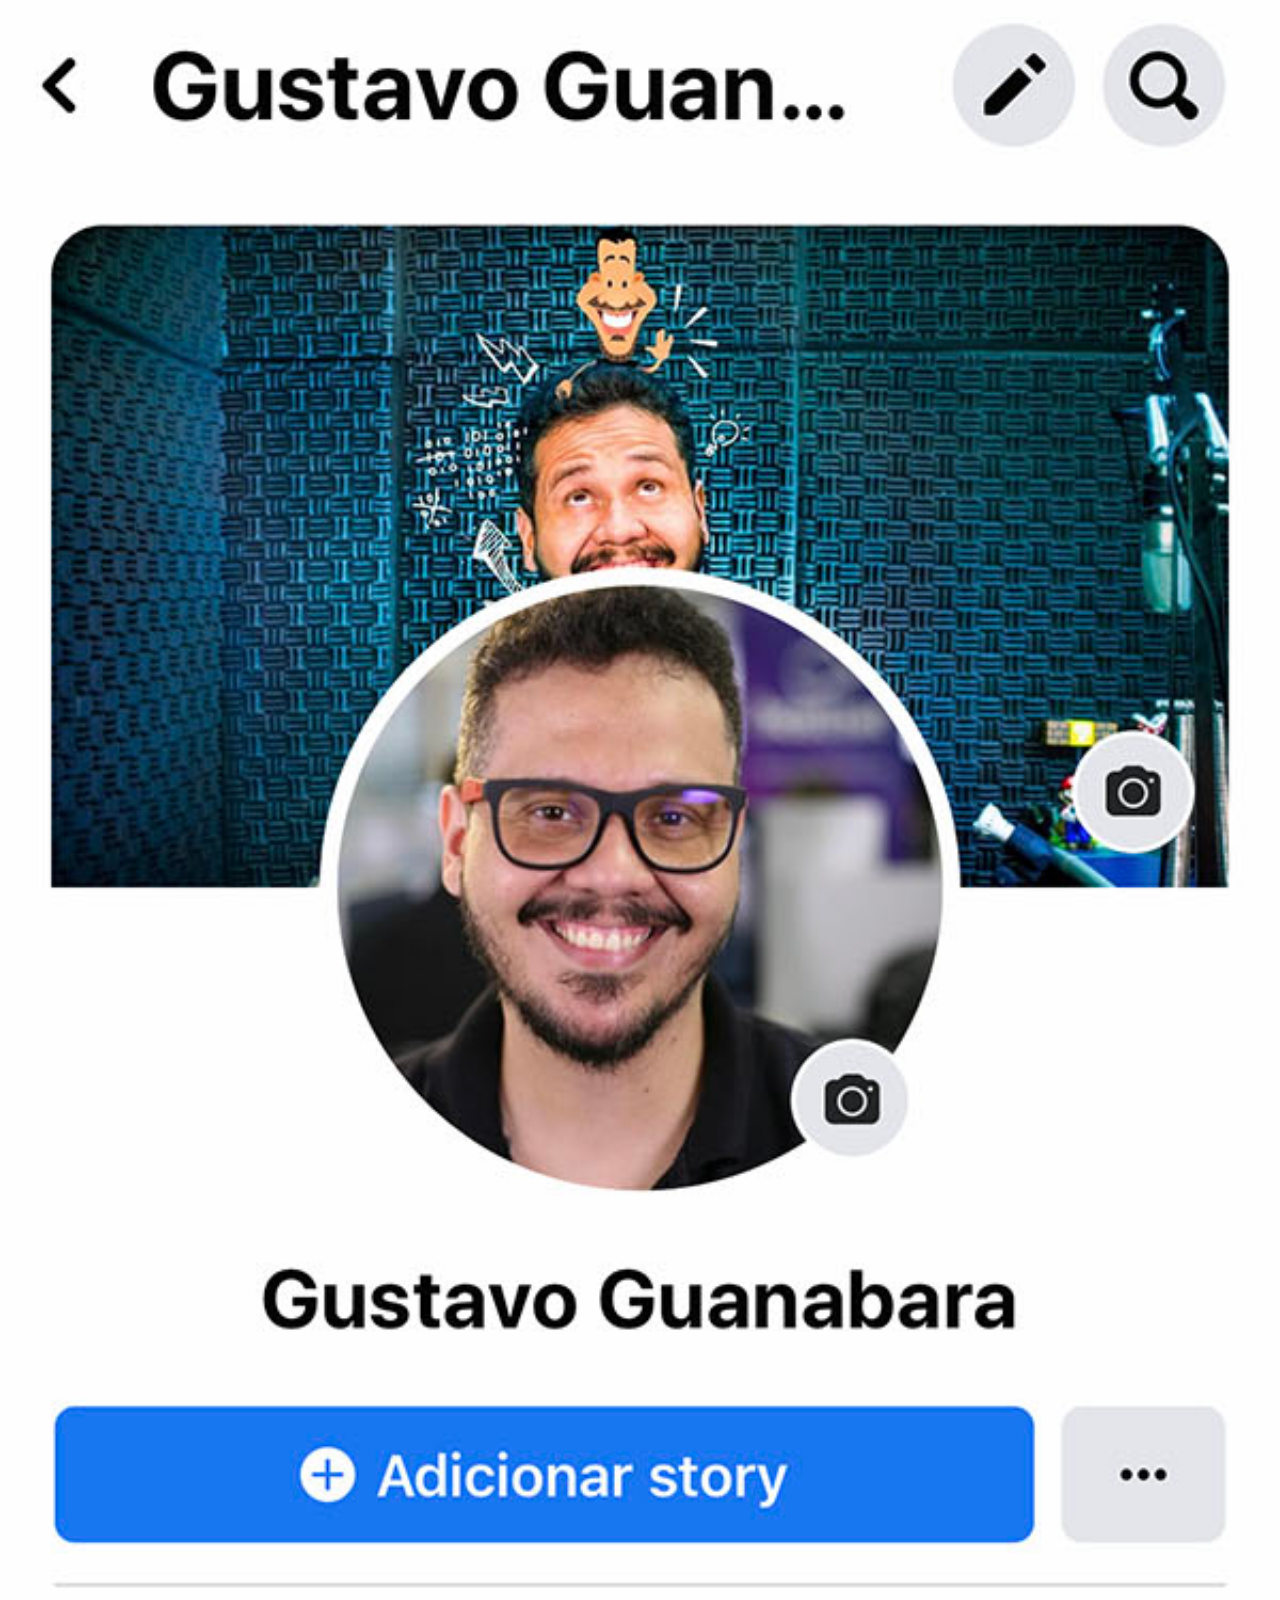
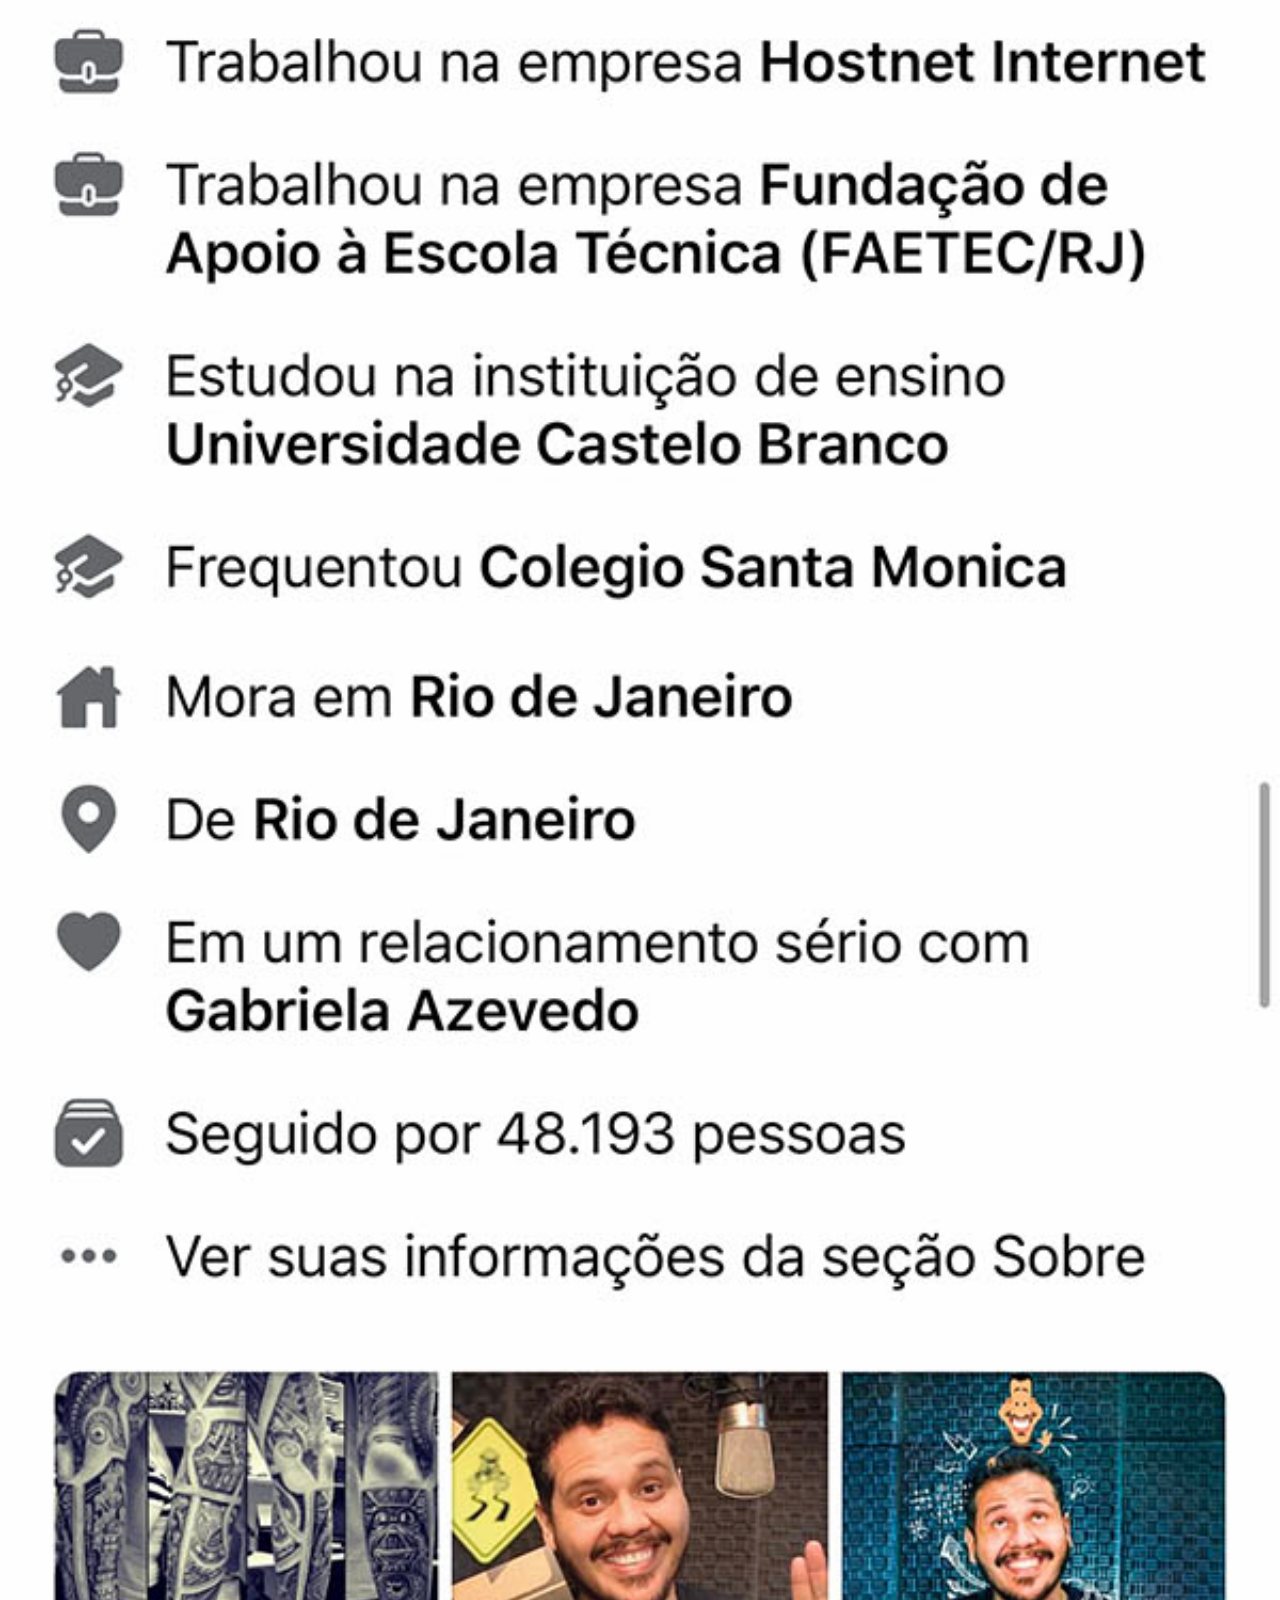
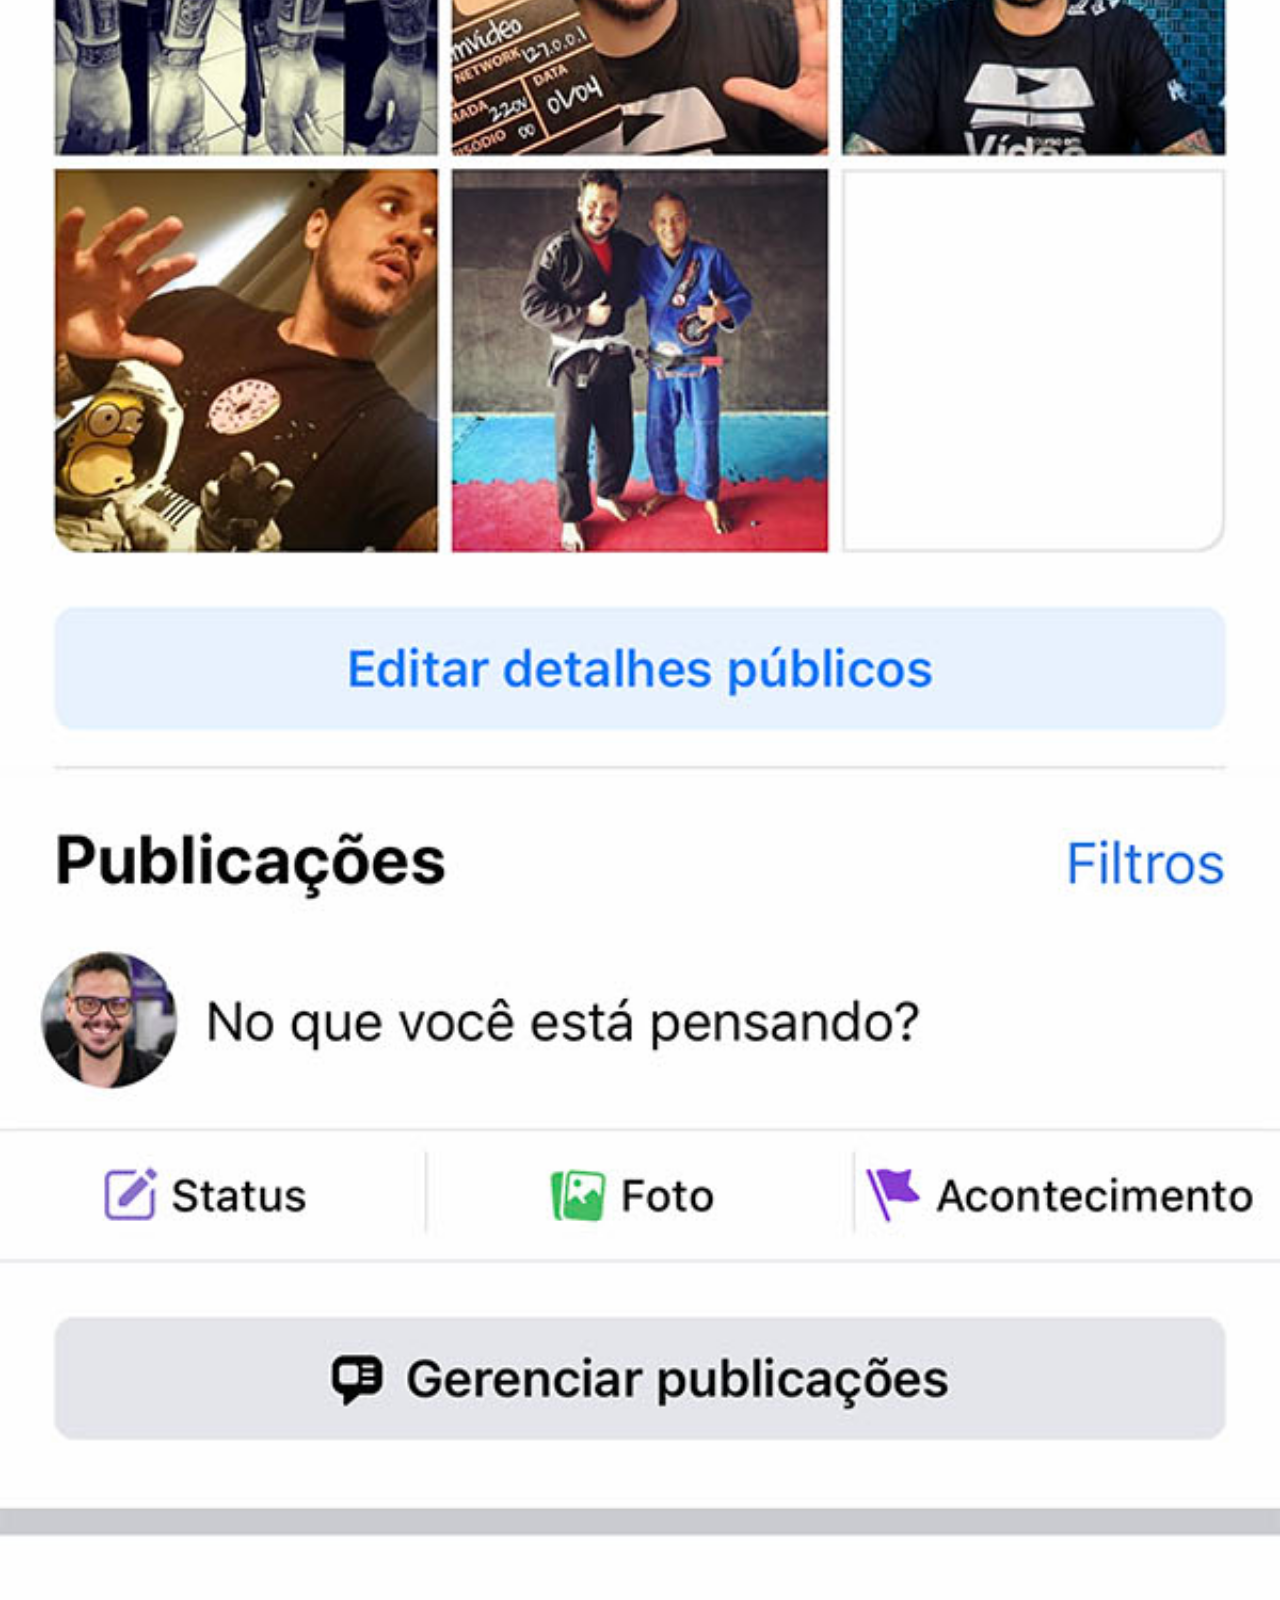
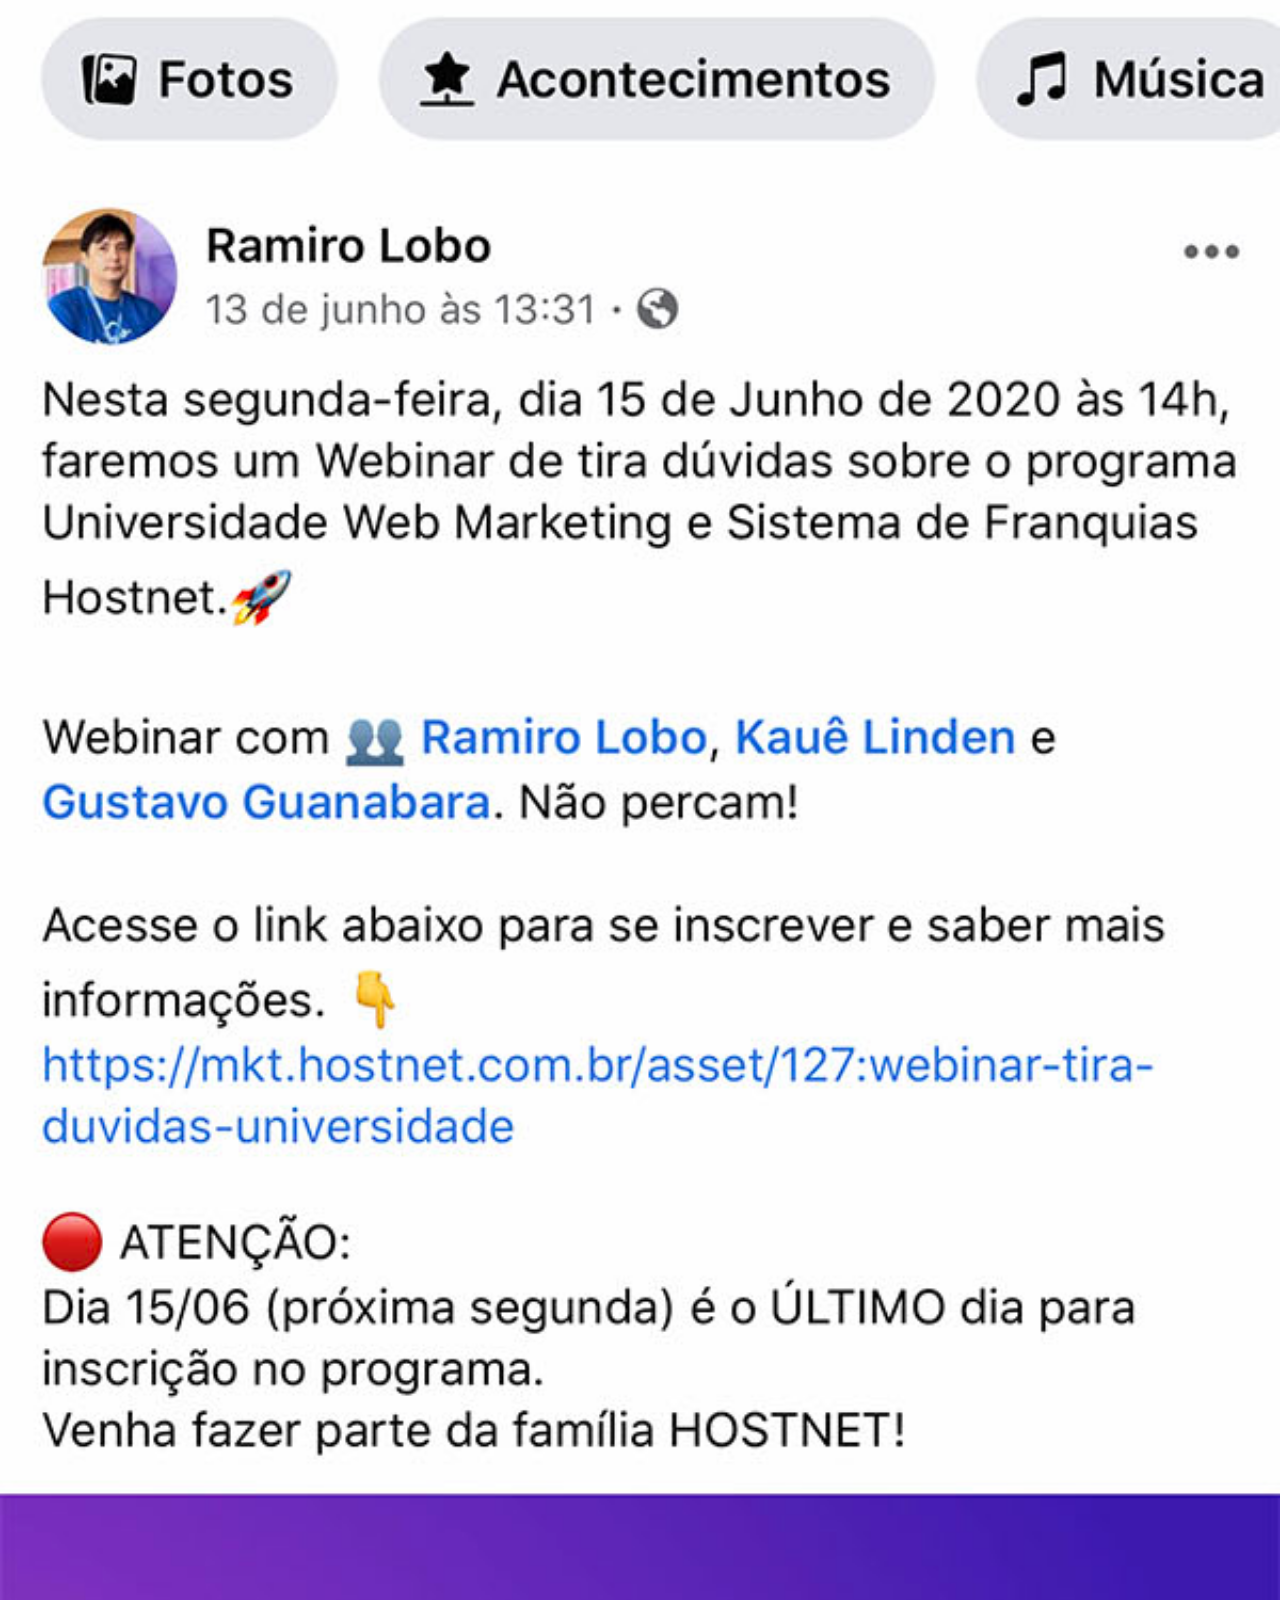
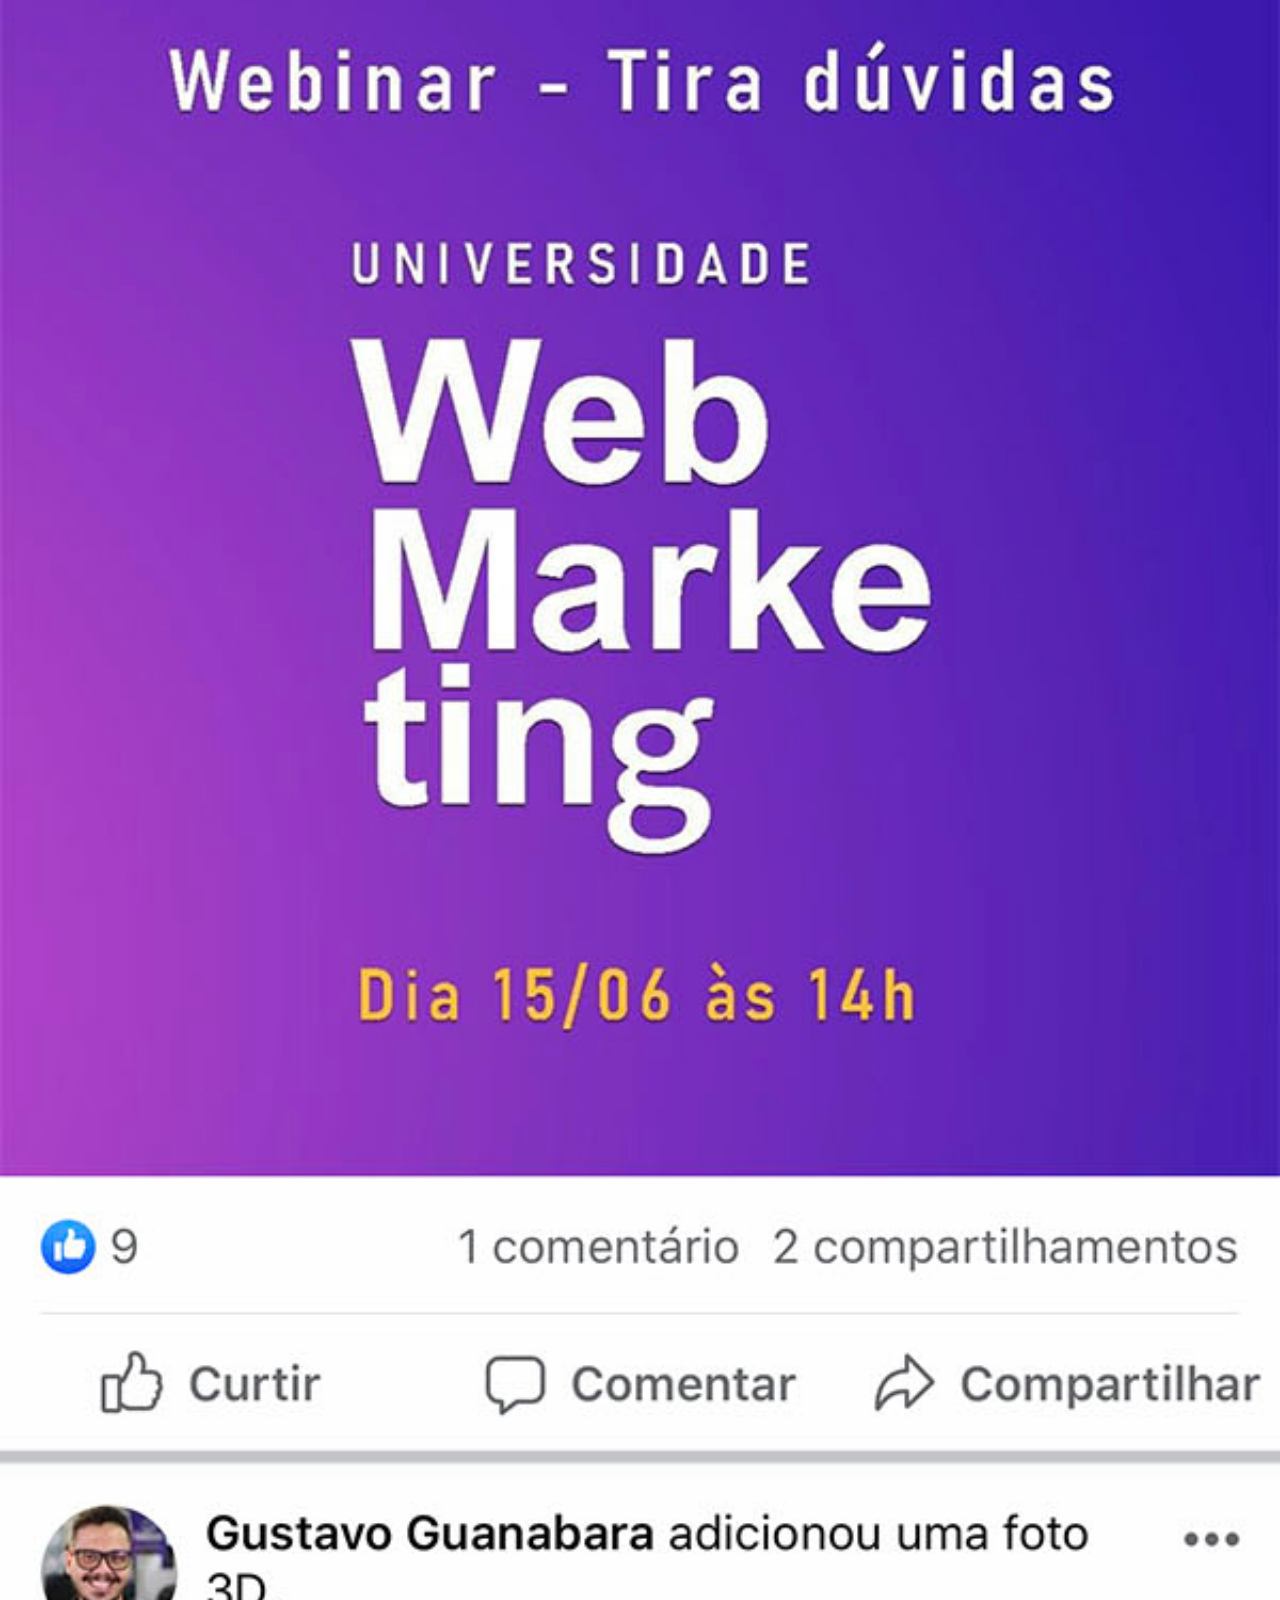
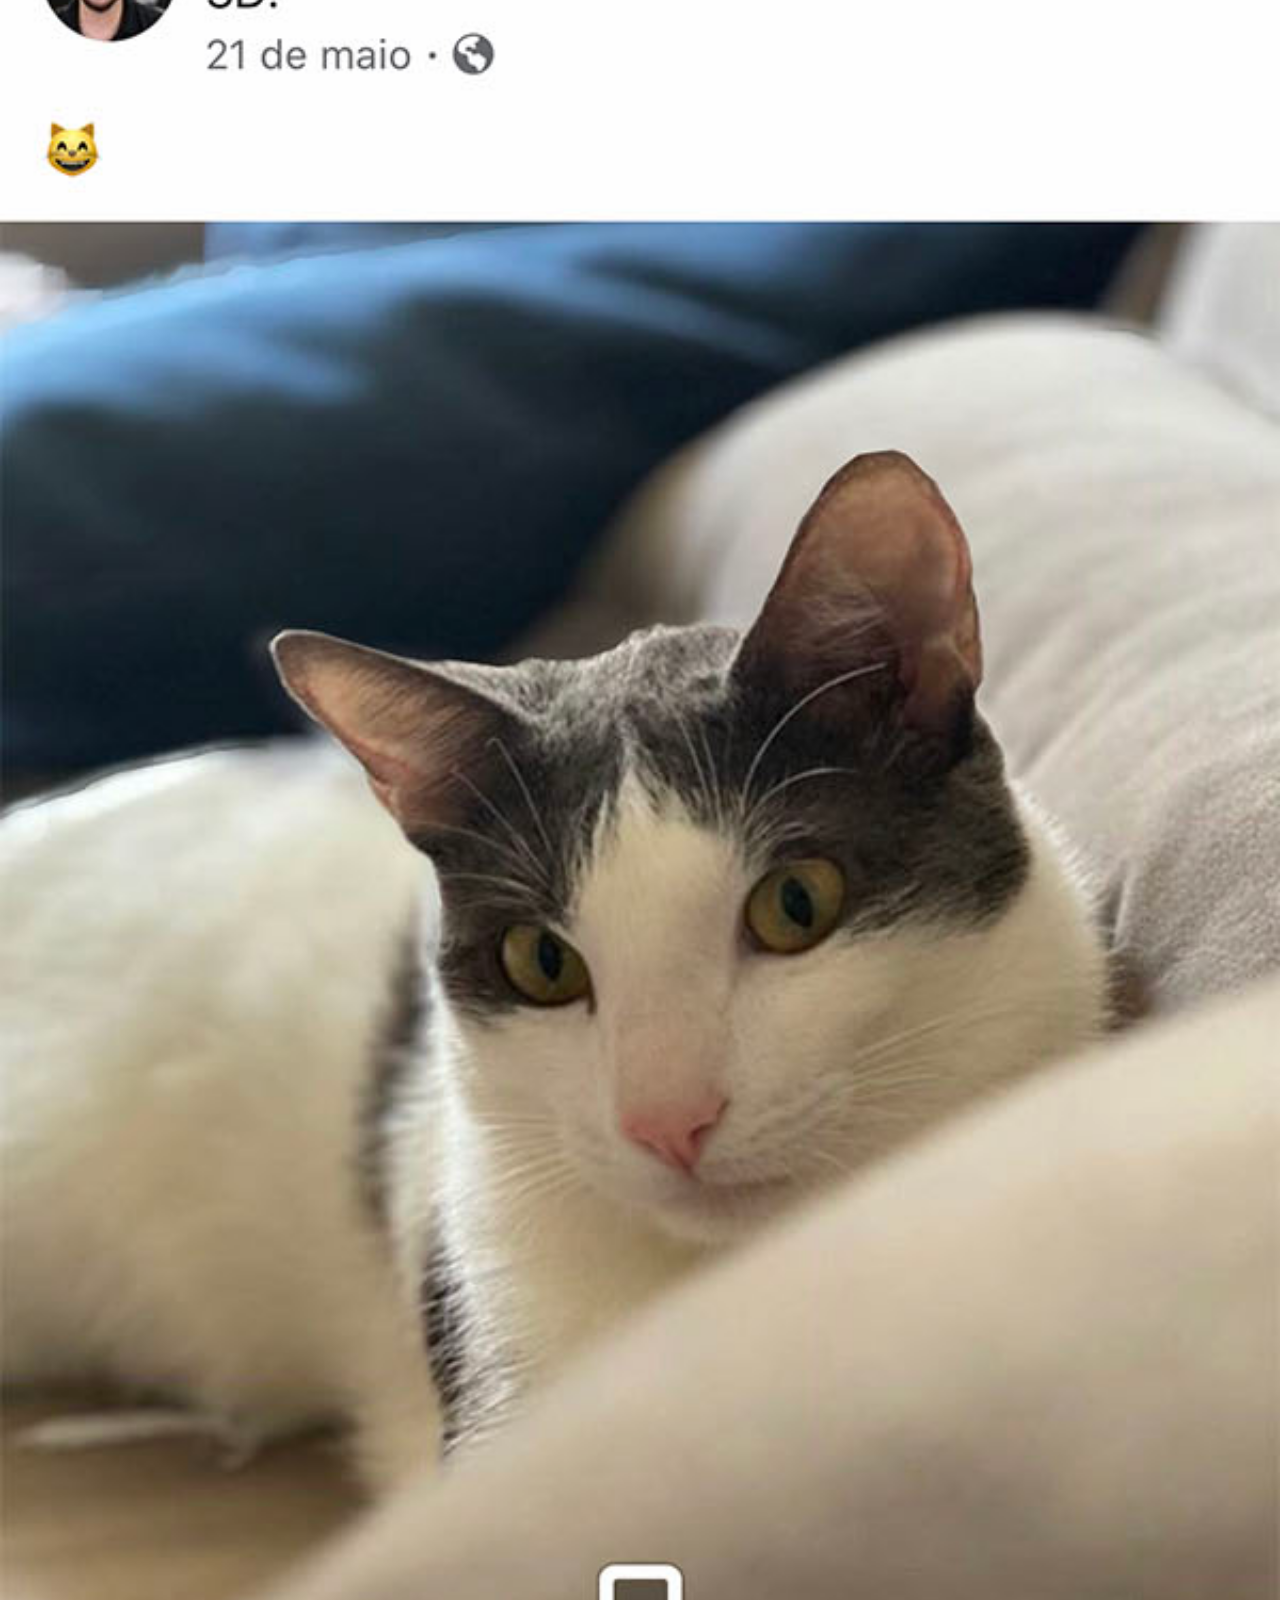
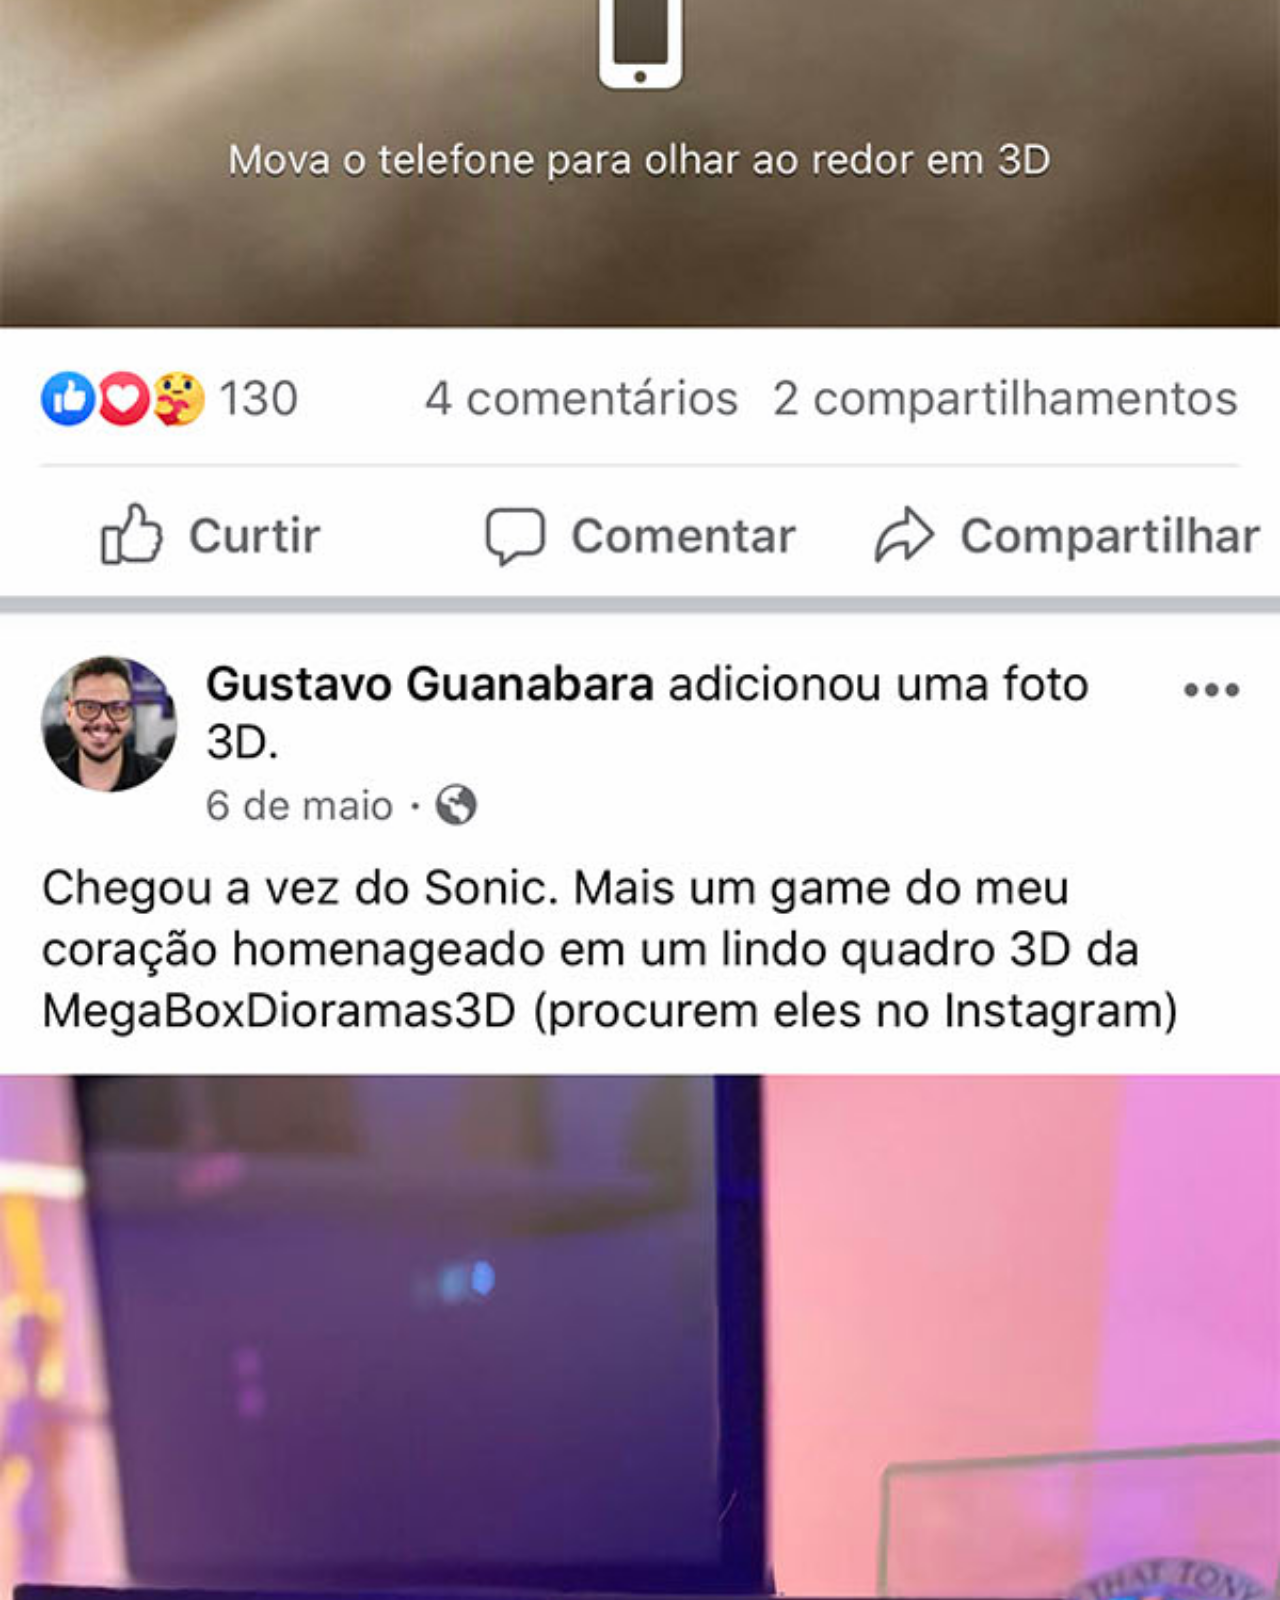
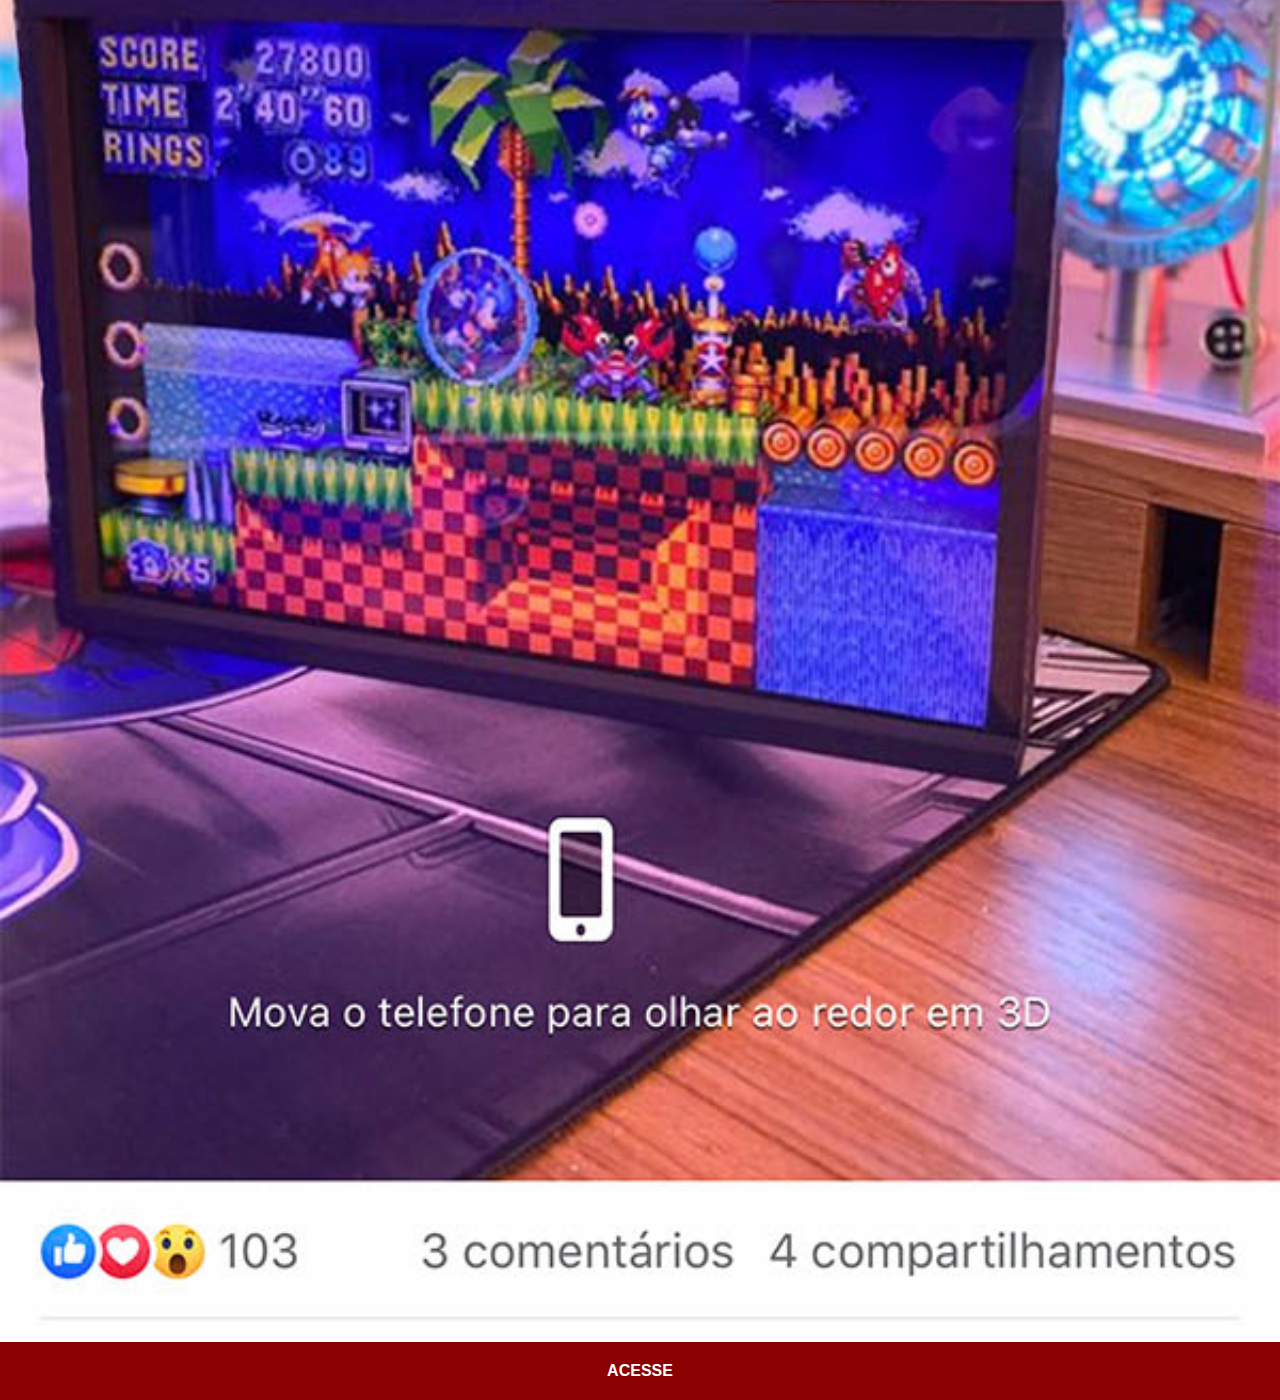
==== facebook.html @ bad0b108 "criei as redes sociais" ====
<!DOCTYPE html>
<html lang="pt-br">
<head>
  <meta charset="UTF-8">
  <meta http-equiv="X-UA-Compatible" content="IE=edge">
  <meta name="viewport" content="width=device-width, initial-scale=1.0">
  <title>facebook</title>
  <link rel="stylesheet" href="estilos/social.css">
</head>
<body>
  <img src="imagens/tela-facebook.jpg" alt="twitter">
  <a href="https://www.facebook.com/" target="_blank">ACESSE</a>
</body>
</html>
---- estilos/social.css ----
*{margin: 0px;
      padding: 0px;
      font-family: Arial, Helvetica, sans-serif;

    }
    ::-webkit-scrollbar{
      width: 0px;
      height: 0px;
    }
    img{
      width: 100vw;

    }
    a{
      display: block;
      background-color: darkred;
      color: white;
      padding: 20px;
      text-align: center;
      font-weight: bolder;
      text-decoration: none;
    }
    a:hover{
      background-color: red;
    }
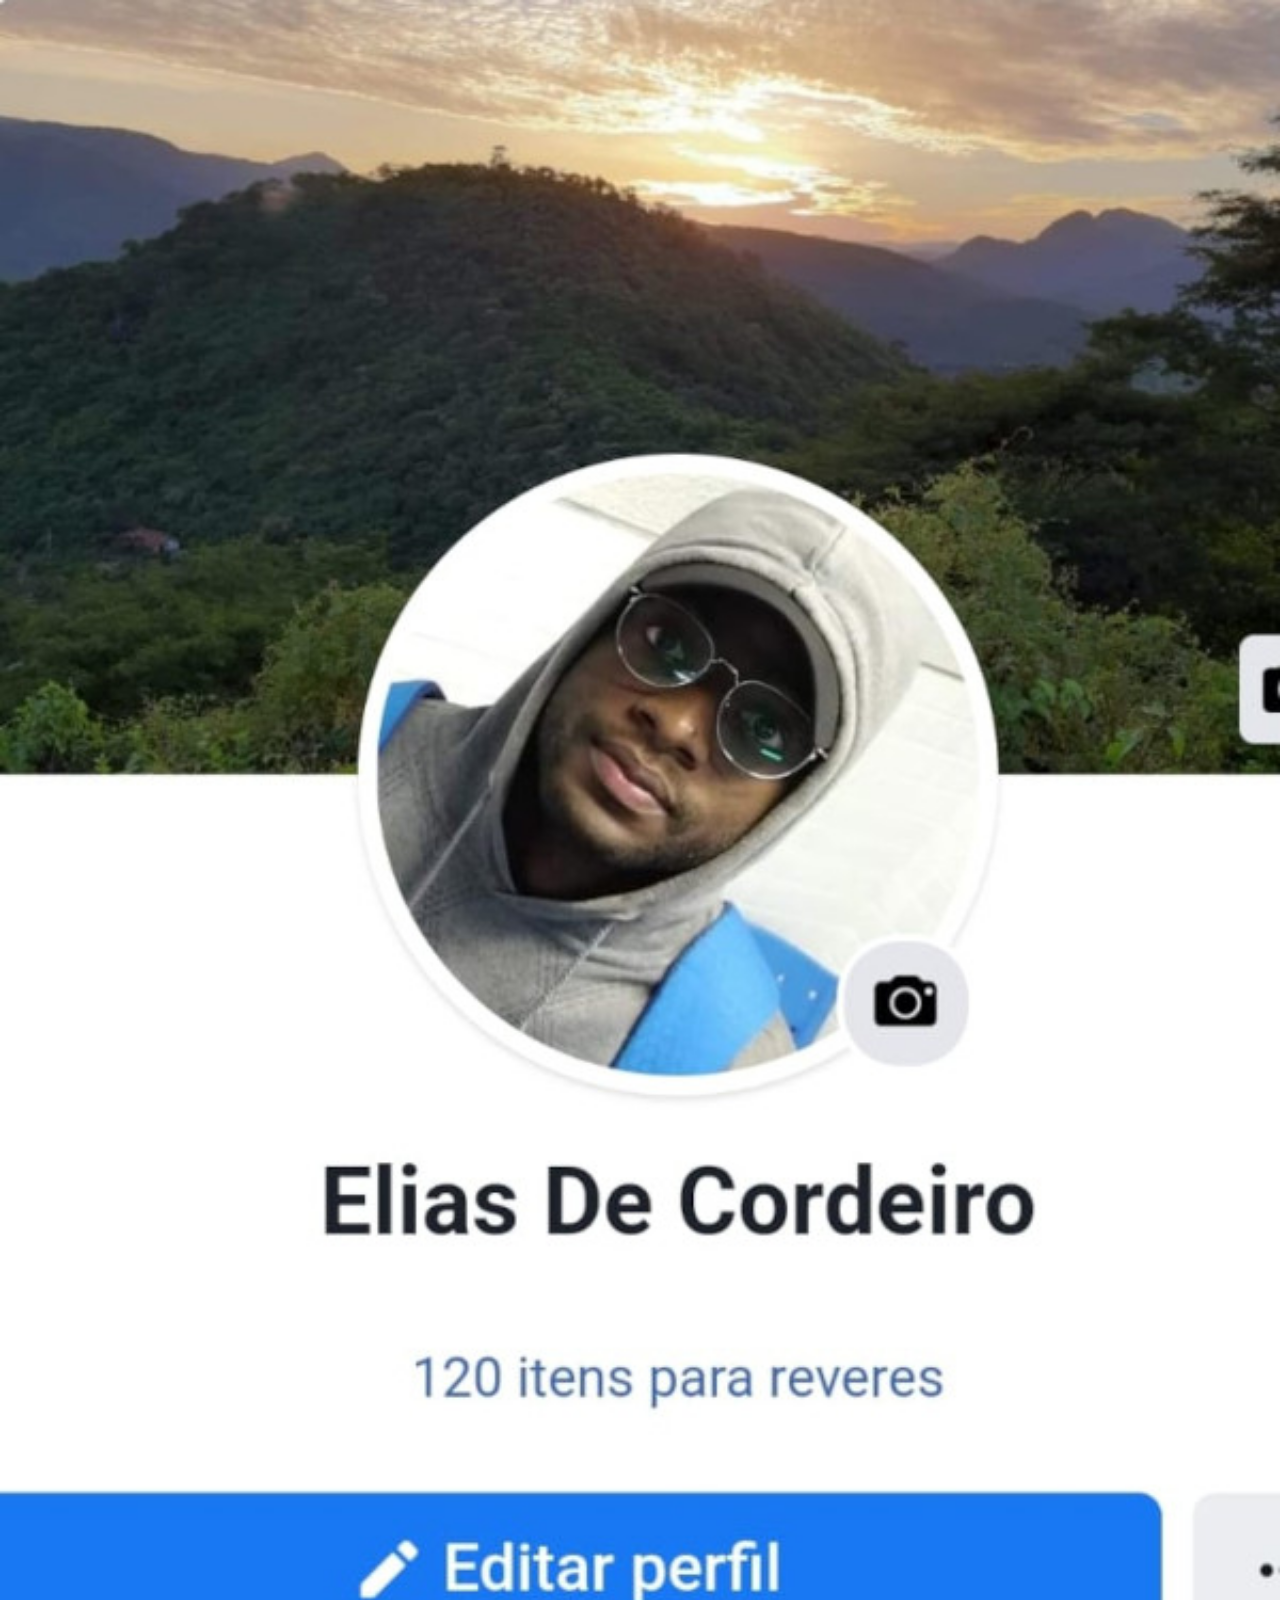
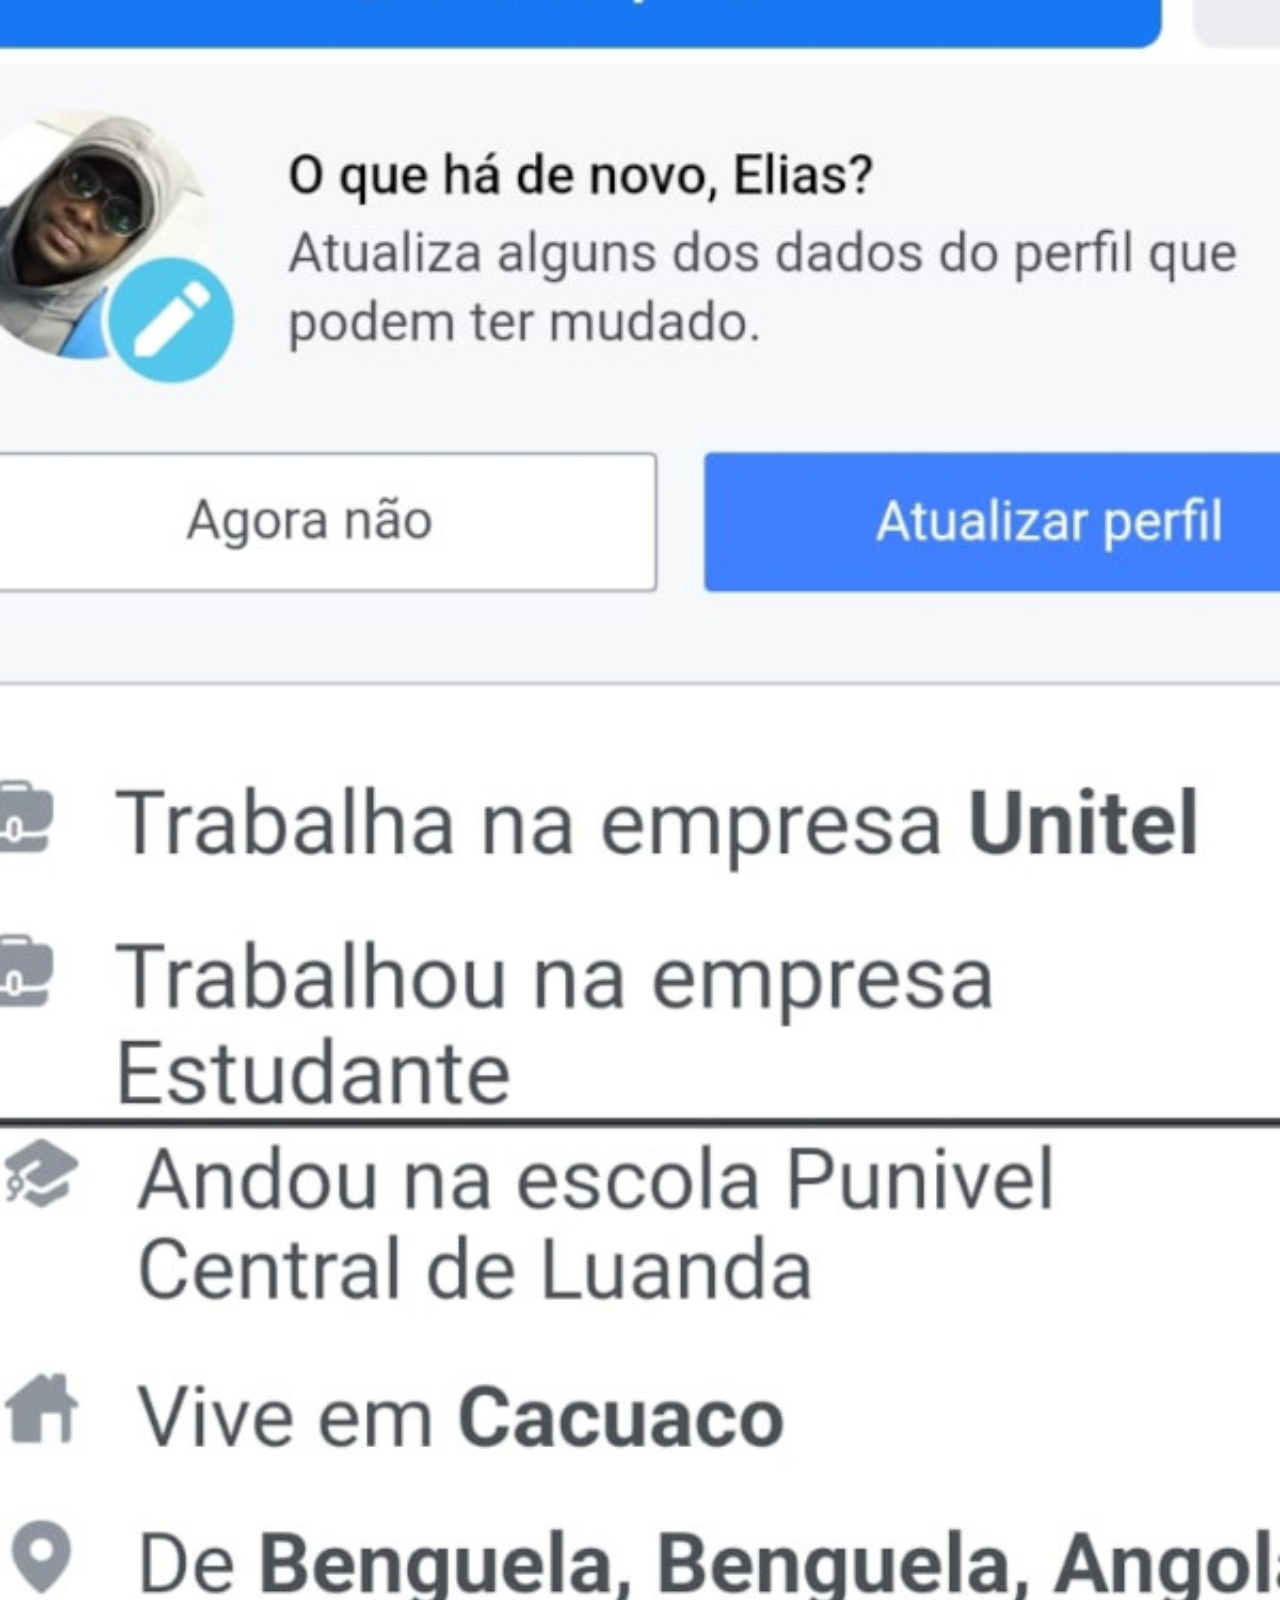
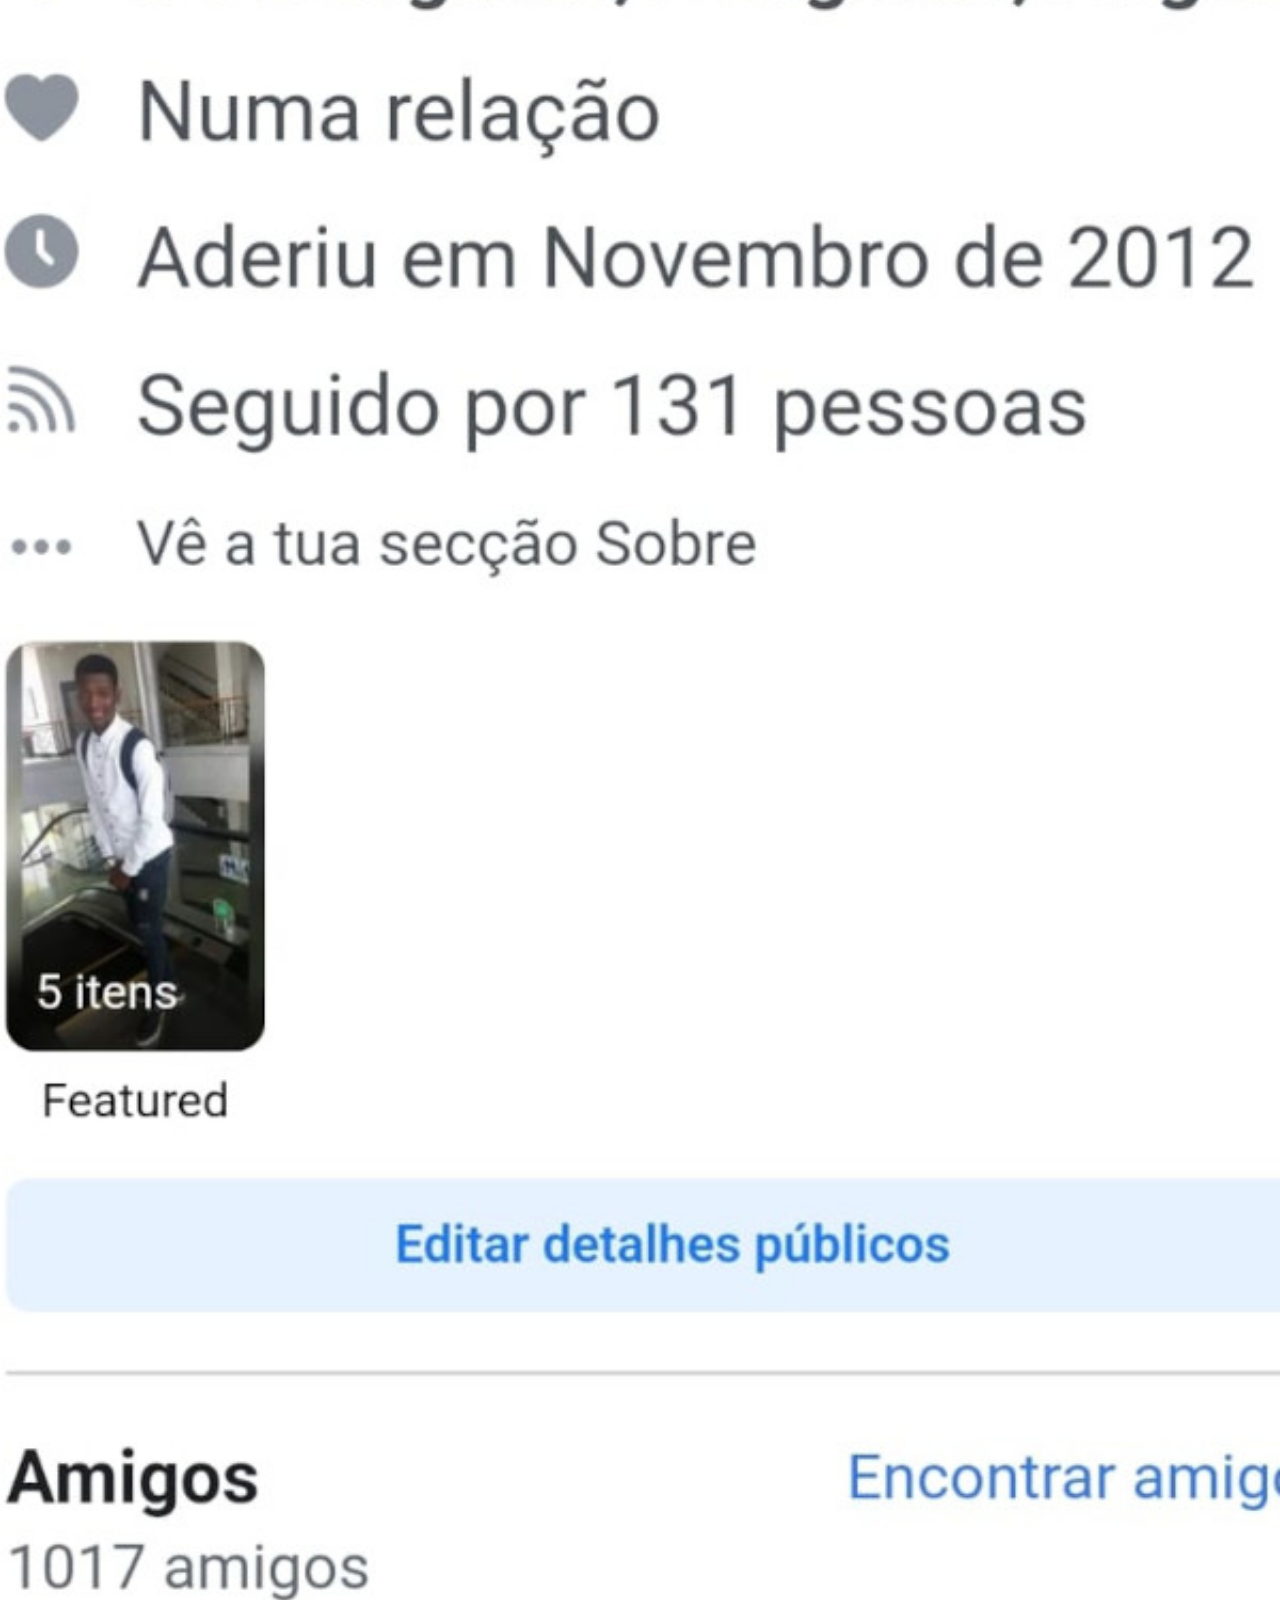
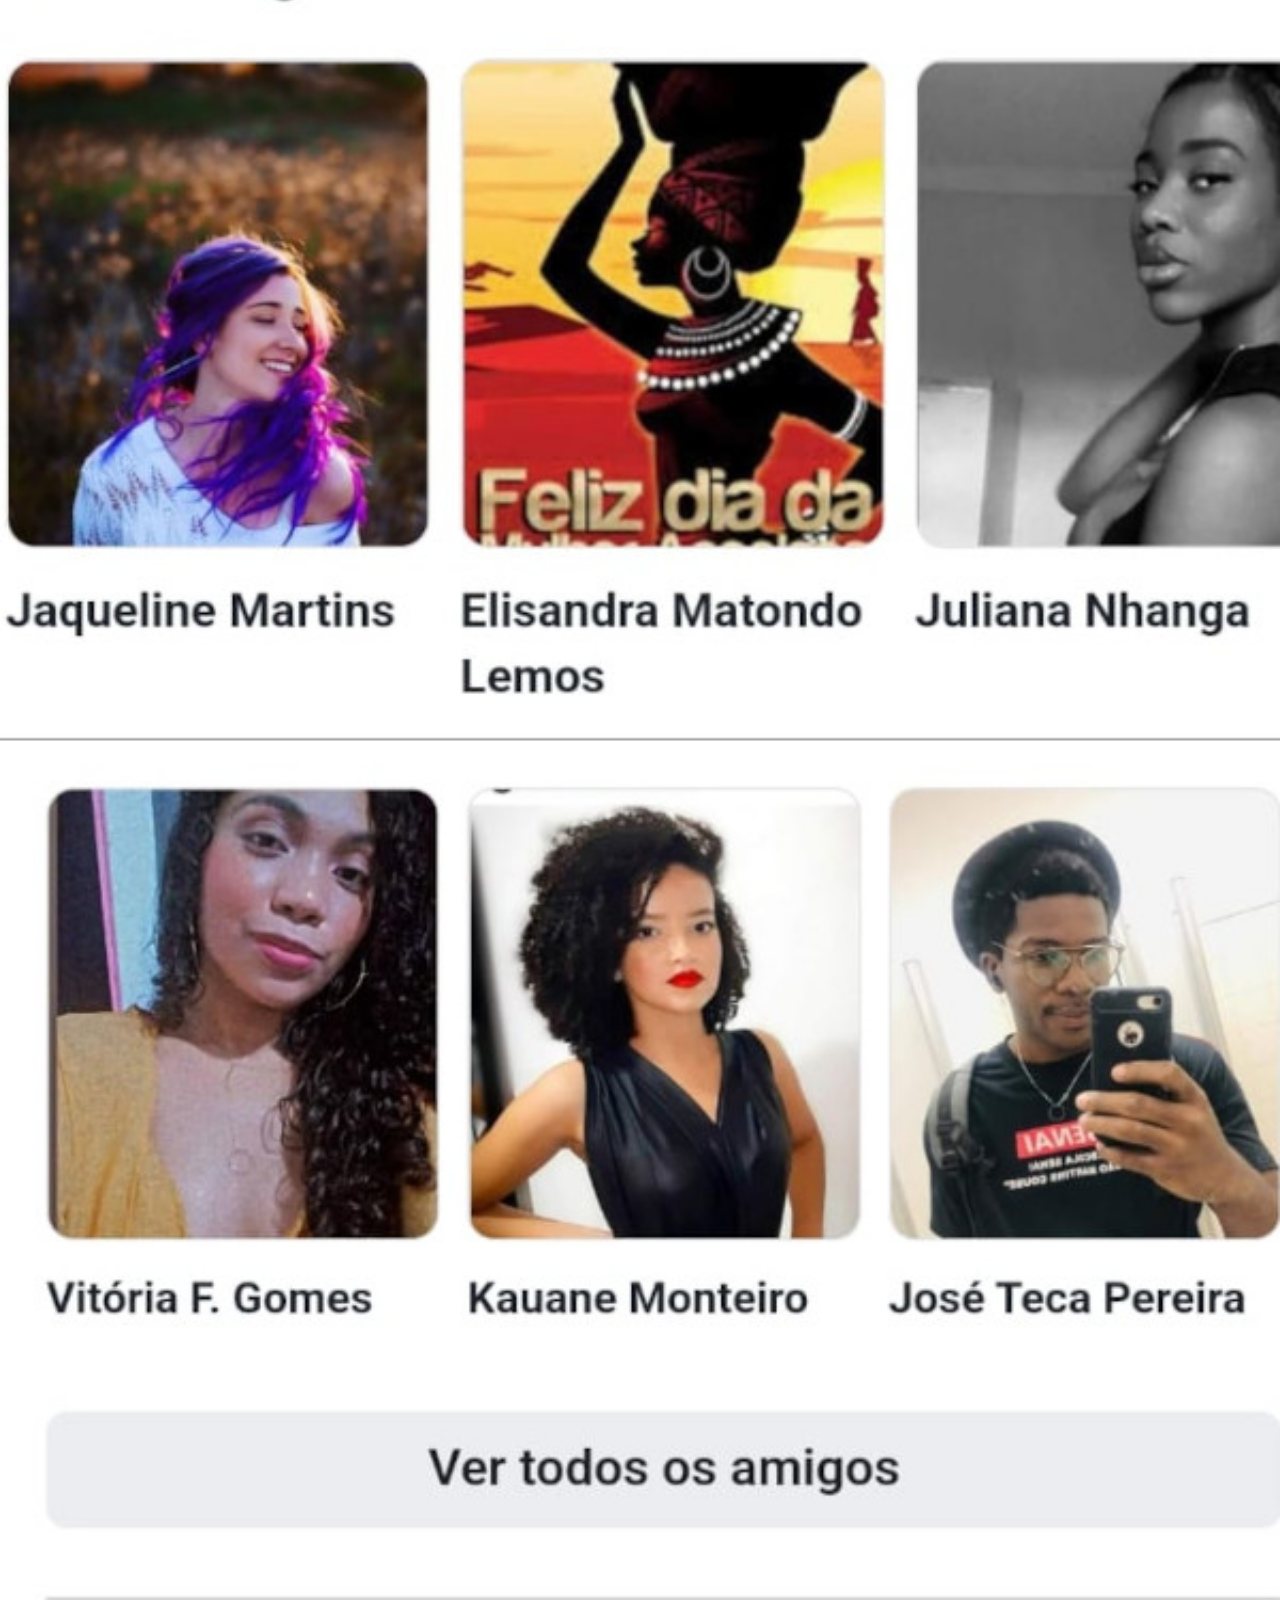
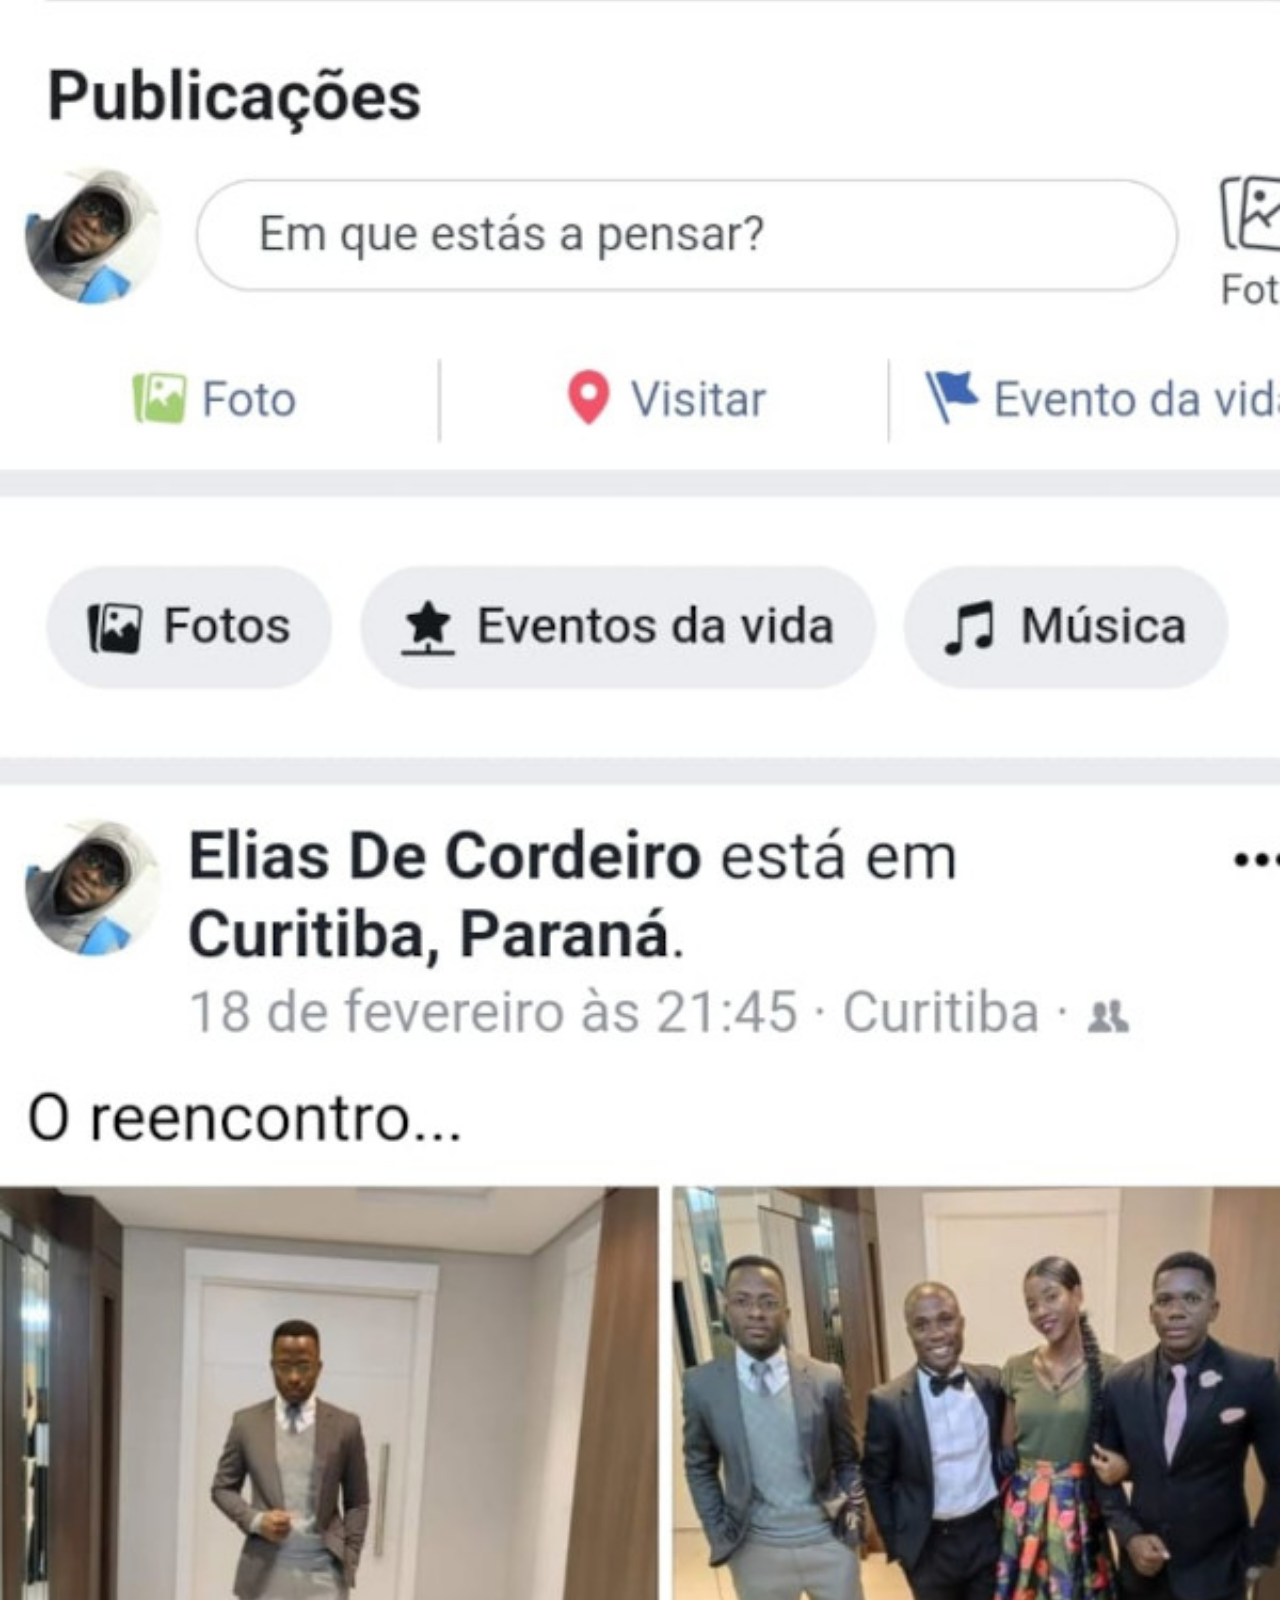
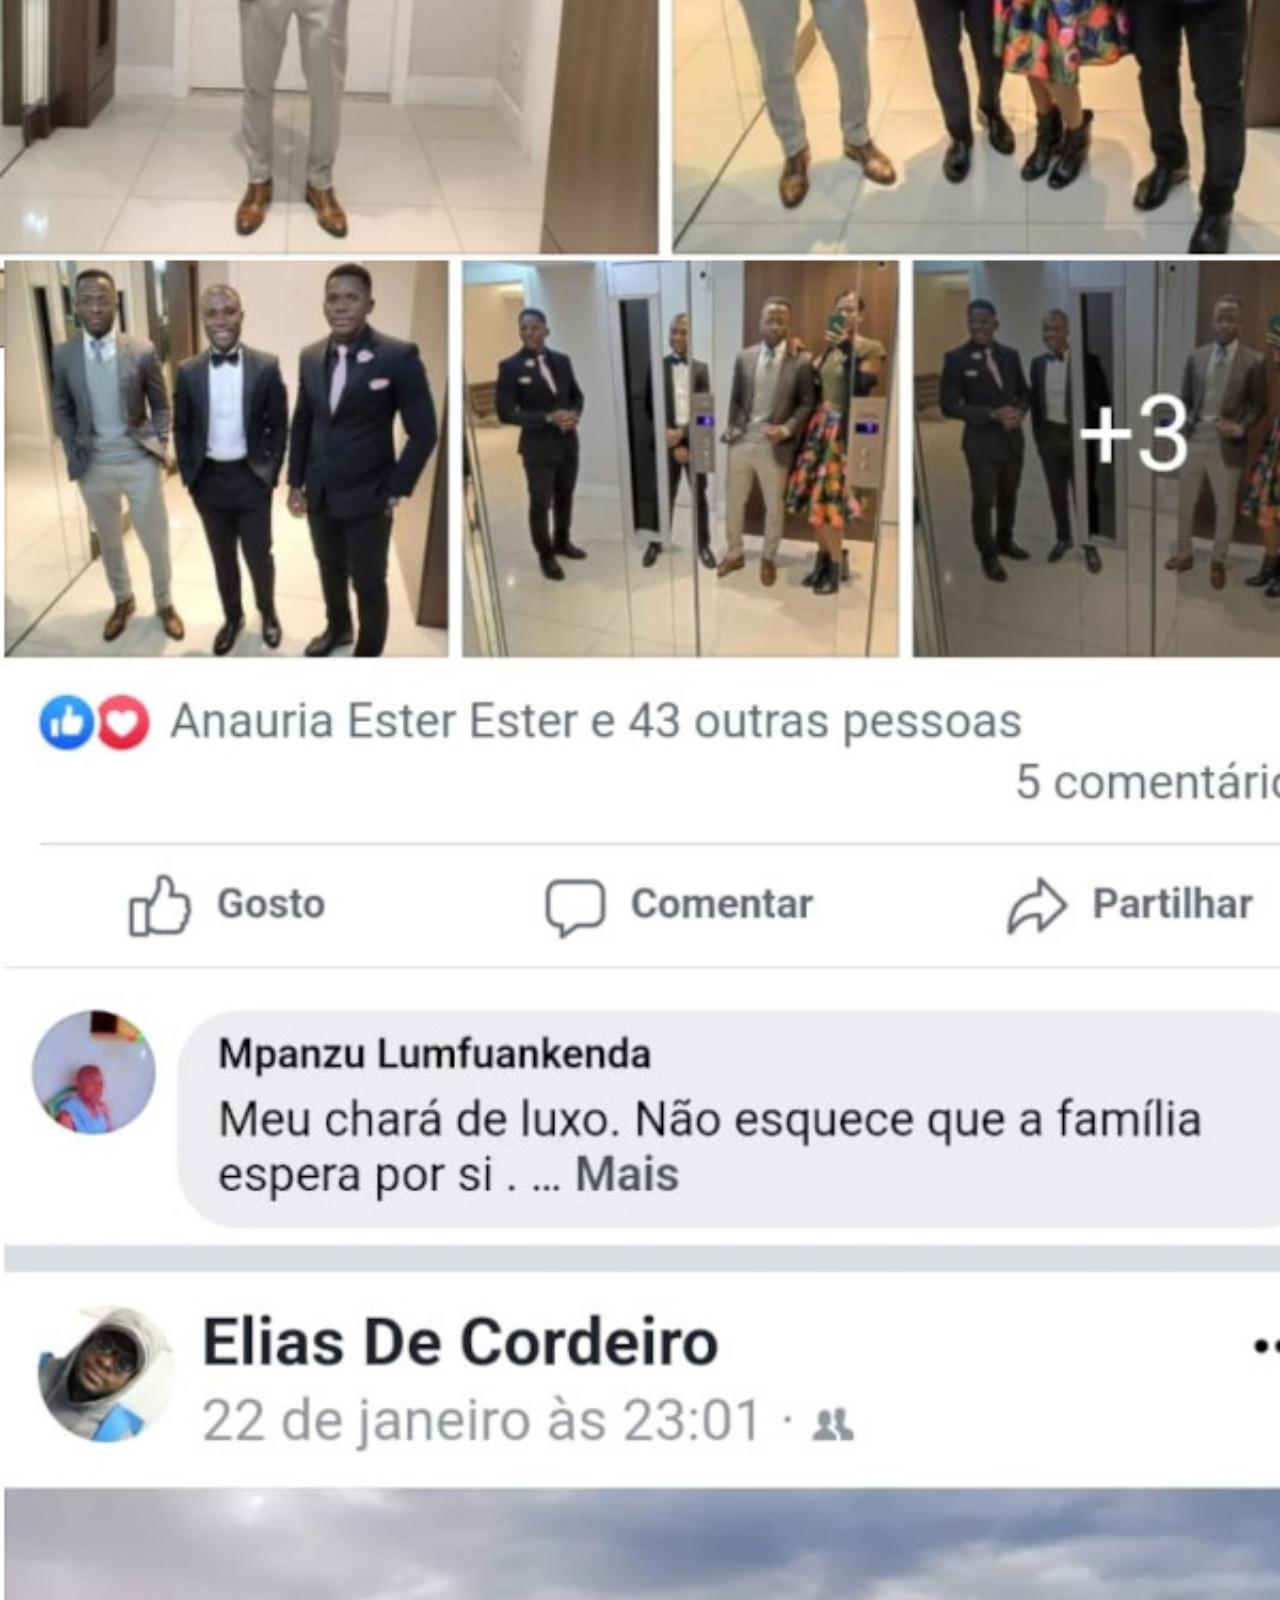
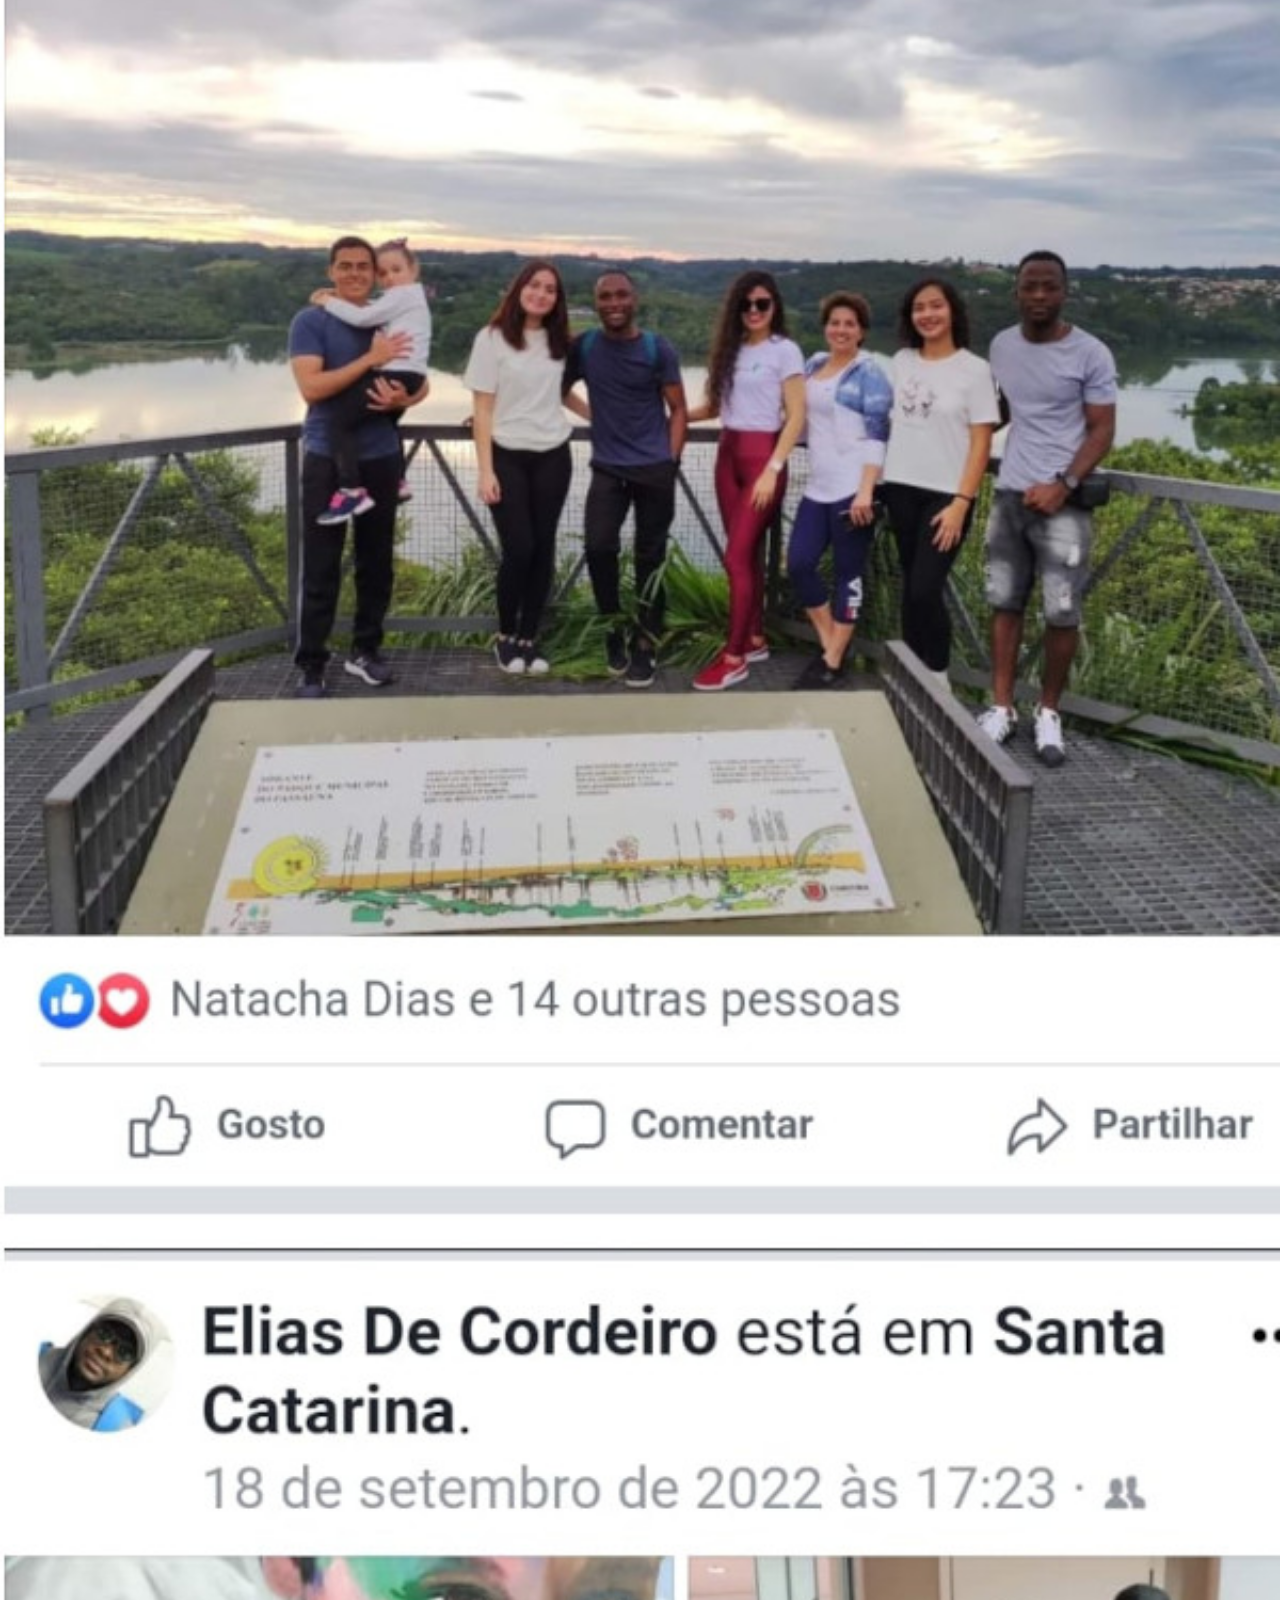
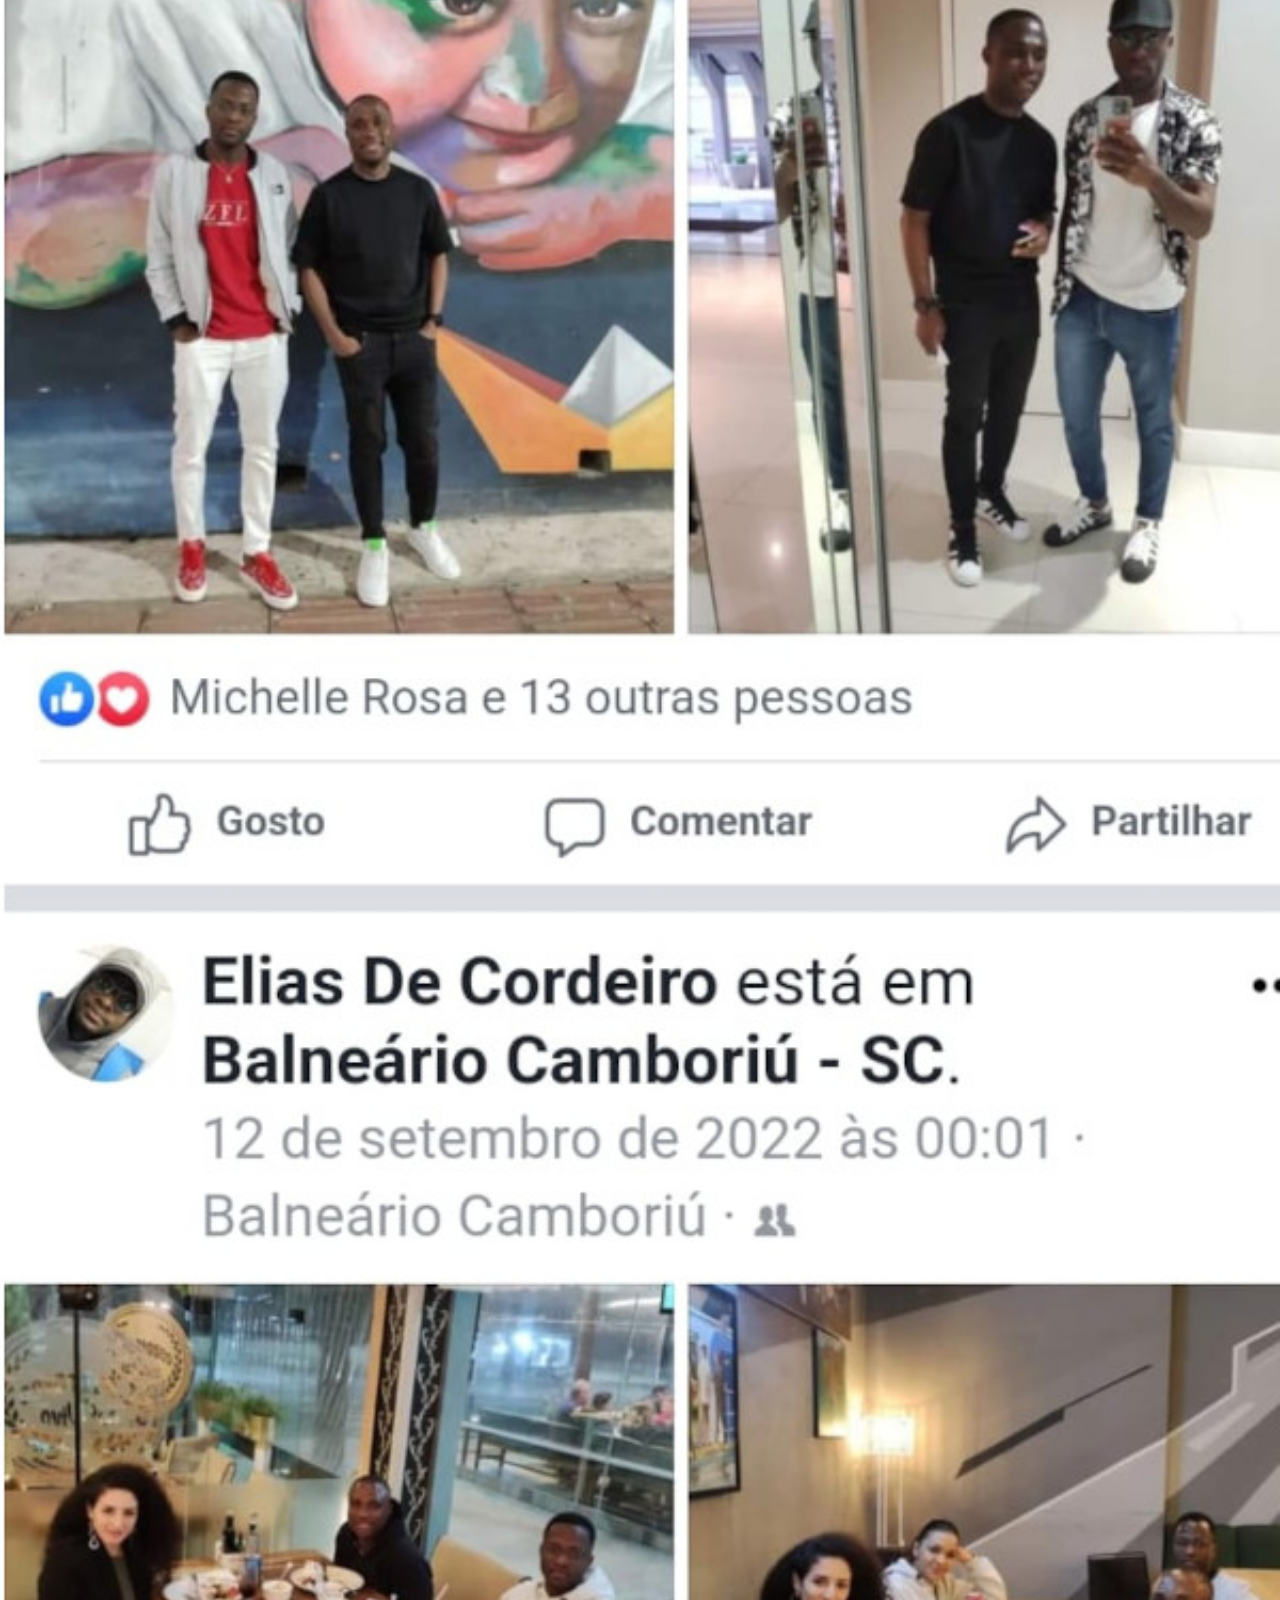
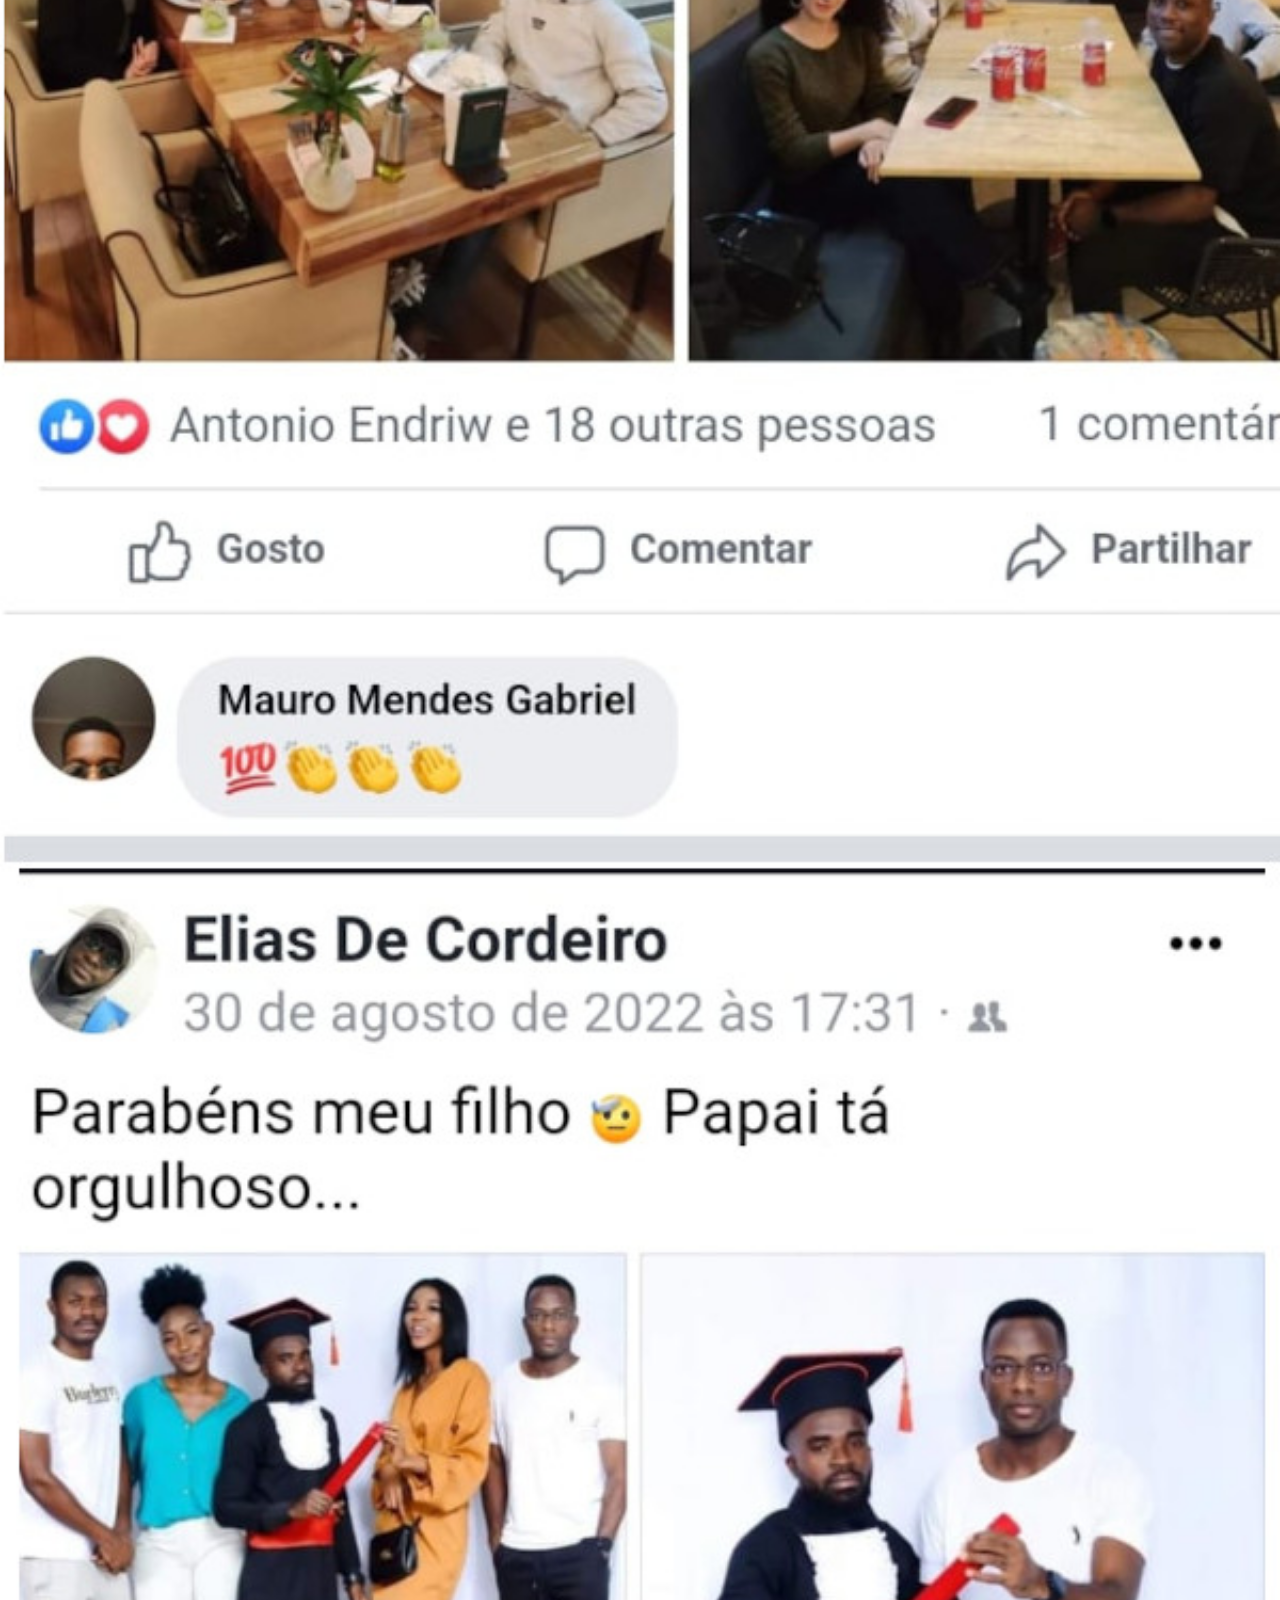
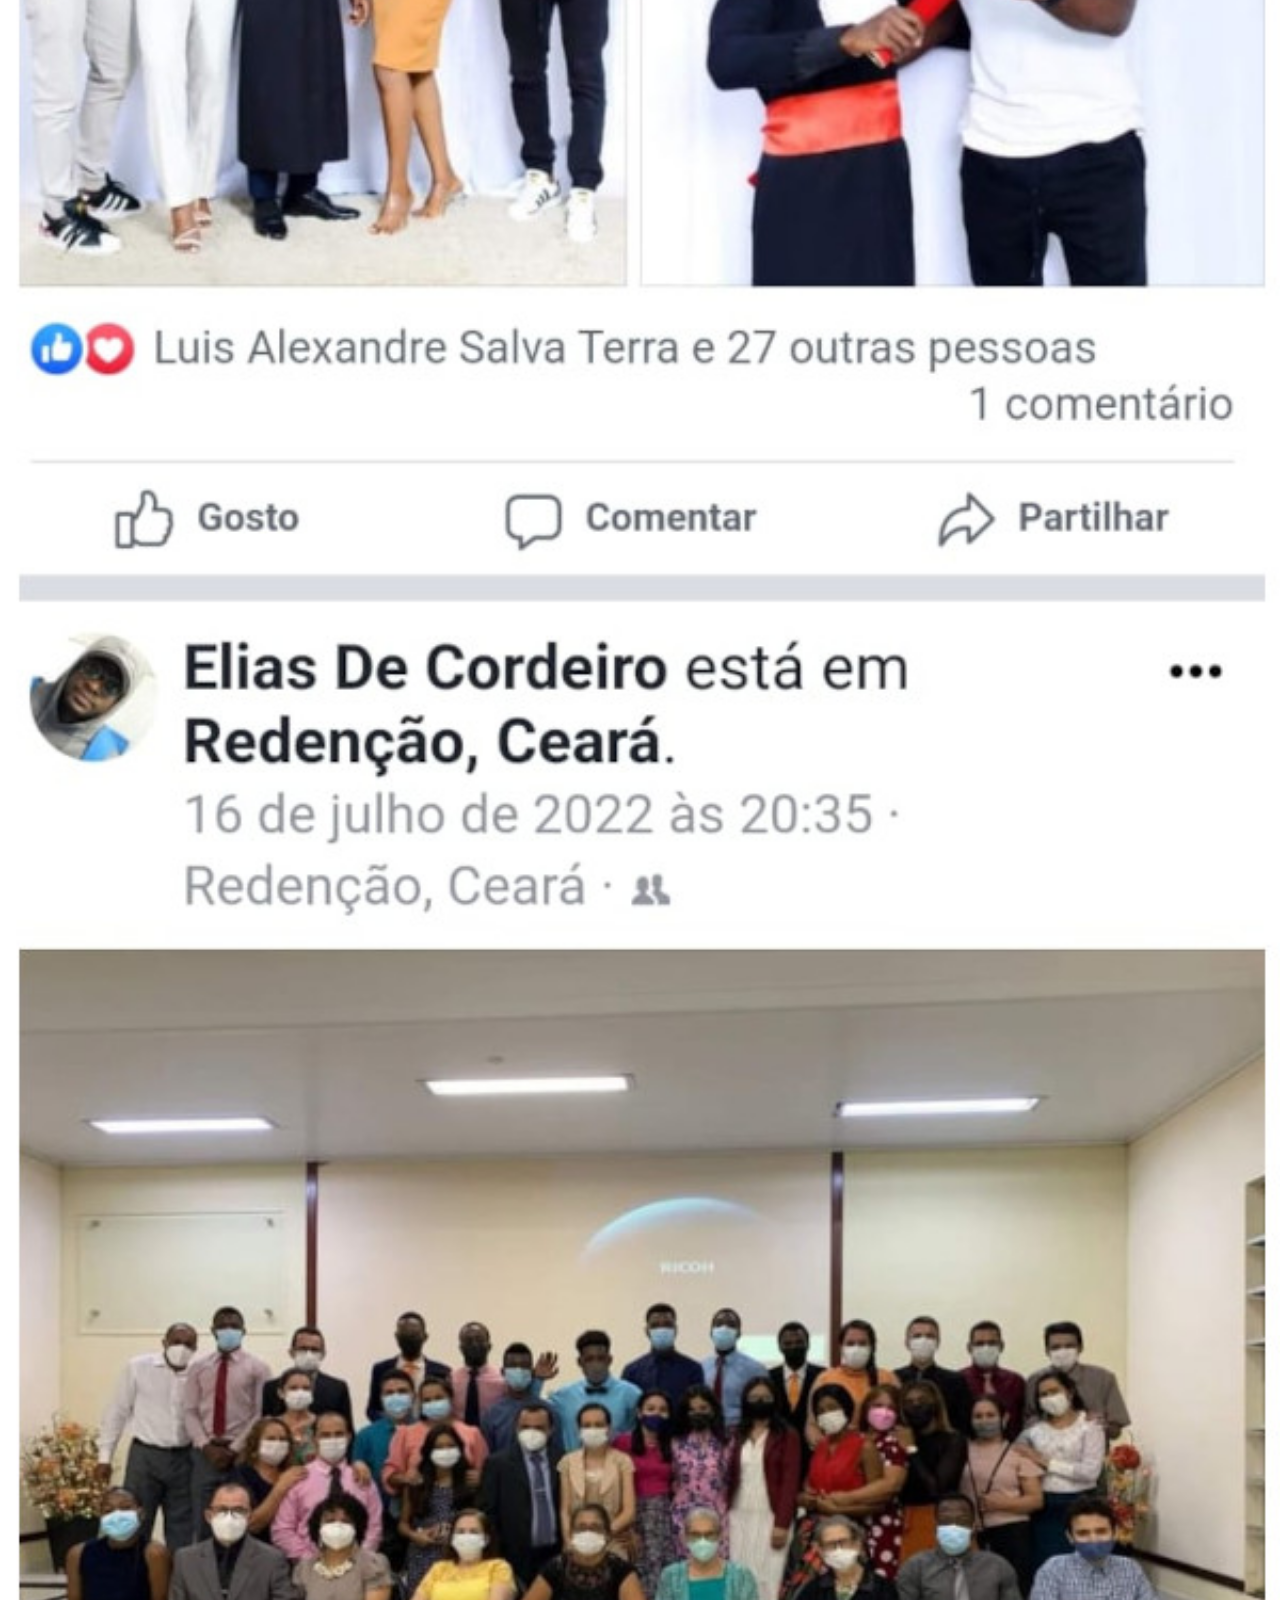
==== commit 503e5d03: "Versão final do site" ====
--- a/facebook.html
+++ b/facebook.html
@@ -8,7 +8,7 @@
   <link rel="stylesheet" href="estilos/social.css">
 </head>
 <body>
-  <img src="imagens/tela-facebook.jpg" alt="twitter">
+  <img src="imagens/tela-facebbok.jpg"twitter">
   <a href="https://www.facebook.com/" target="_blank">ACESSE</a>
 </body>
 </html>